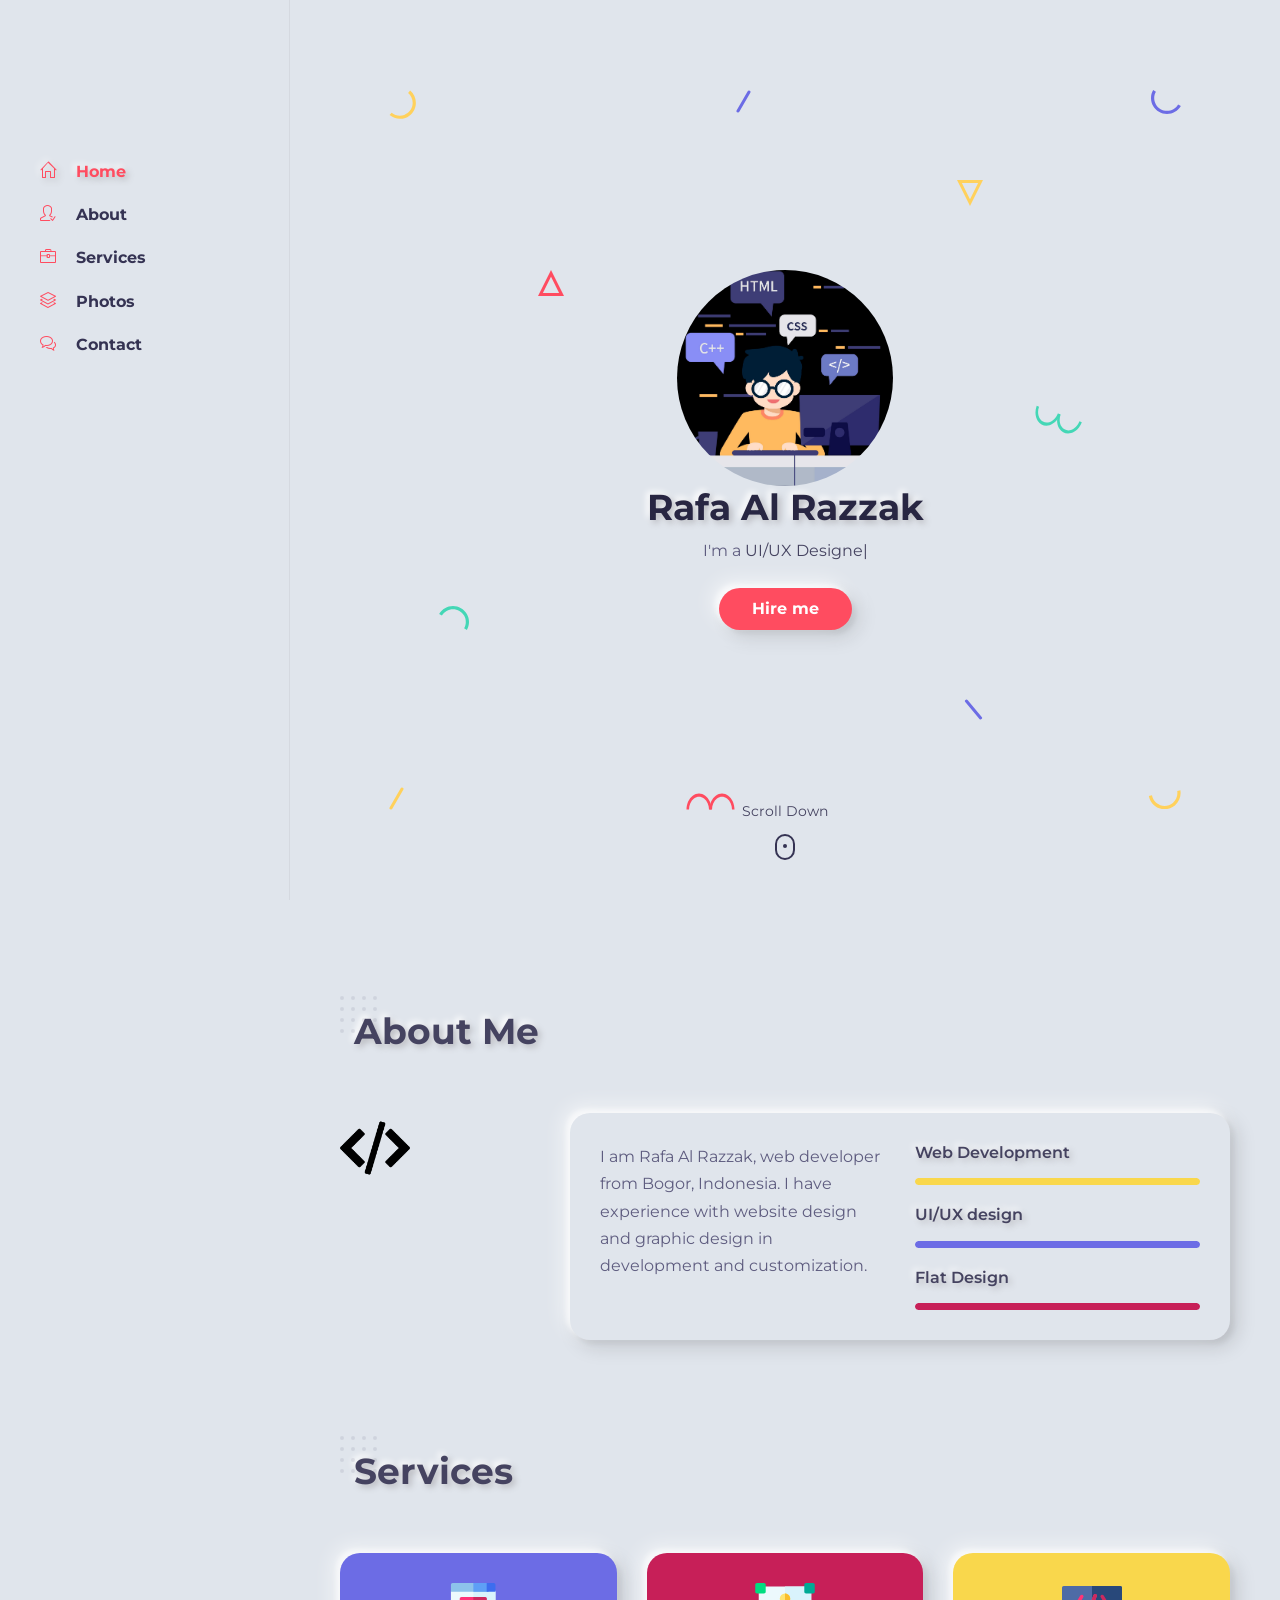
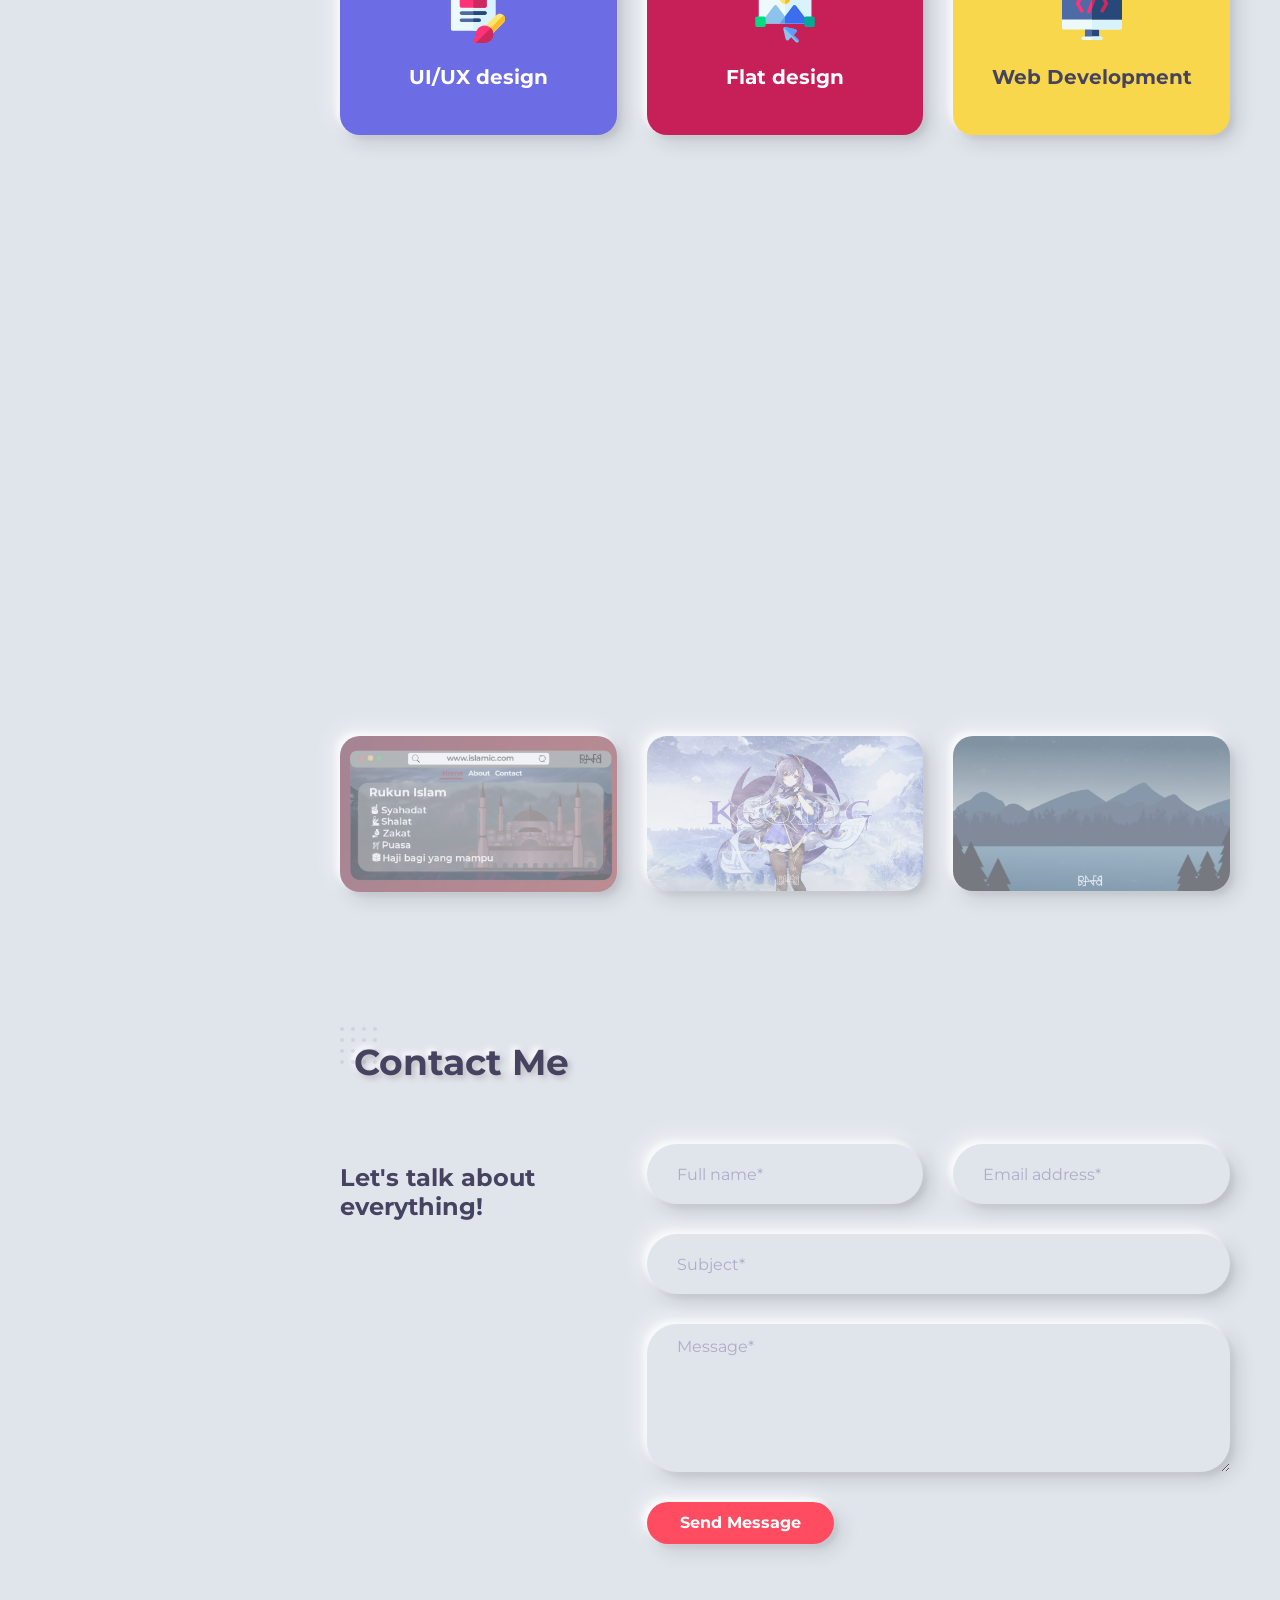
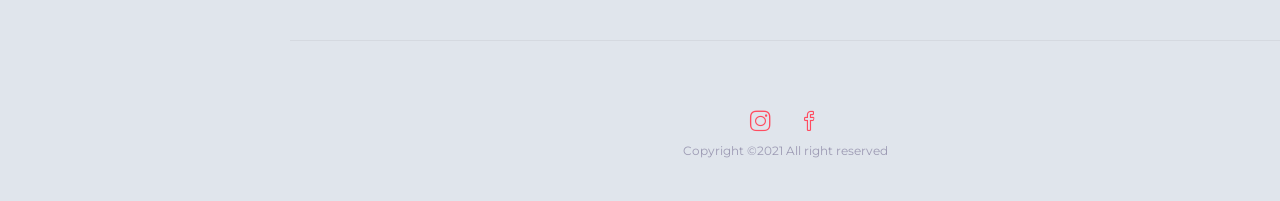
==== index.html @ c017b22a "Add icon and fix about" ====
<!DOCTYPE html>
<html lang="en-US">
  <head>
    <meta http-equiv="Content-Type" content="text/html; charset=UTF-8" />
    <title>Rafa Al Razzak </title>
    <meta
      name="viewport"
      content="width=device-width, initial-scale=1, maximum-scale=1"
    />
    <link rel="shortcut icon" type="image/x-icon" href="images/profile.png" />

    <!-- STYLESHEETS -->
    <link rel="stylesheet" href="css/bootstrap.min.css" />
    <link rel="stylesheet" href="css/all.min.css" type="text/css" media="all" />
    <link
      rel="stylesheet"
      href="css/simple-line-icons.css"
      type="text/css"
      media="all"
    />
    <link rel="stylesheet" href="css/animate.css" type="text/css" media="all" />
    <link
      rel="stylesheet"
      href="css/jquery.fancybox.css"
      type="text/css"
      media="all"
    />
    <link
      rel="stylesheet"
      href="css/magnific-popup.css"
      type="text/css"
      media="all"
    />
    <link rel="stylesheet" href="css/style.css" type="text/css" media="all" />

    <script
      async
      src="https://www.googletagmanager.com/gtag/js?id=G-FWYZLPJEN9"
    ></script>
    <script src="js/gtag.js"></script>
    <link rel="icon" href="images/logo-white.png" type="image/gif" sizes="16x16">
  </head>

  <body>
    <!-- Preloader -->
    <div id="preloader" class="dark">
      <div class="outer">
        <!-- Google Chrome -->
        <div class="infinityChrome">
          <div></div>
          <div></div>
          <div></div>
        </div>

        <!-- Safari and others -->
        <div class="infinity">
          <div>
            <span></span>
          </div>
          <div>
            <span></span>
          </div>
          <div>
            <span></span>
          </div>
        </div>
        <!-- Stuff -->
        <svg xmlns="http://www.w3.org/2000/svg" version="1.1" class="goo-outer">
          <defs>
            <filter id="goo">
              <feGaussianBlur
                in="SourceGraphic"
                stdDeviation="6"
                result="blur"
              />
              <feColorMatrix
                in="blur"
                values="1 0 0 0 0  0 1 0 0 0  0 0 1 0 0  0 0 0 18 -7"
                result="goo"
              />
              <feBlend in="SourceGraphic" in2="goo" />
            </filter>
          </defs>
        </svg>
      </div>
    </div>

    <!-- mobile header -->
    <header class="mobile-header-1 light">
      <div class="container">
        <!-- menu icon -->
        <div class="menu-icon d-inline-flex mr-4">
          <button>
            <span></span>
          </button>
        </div>
        <!-- logo image -->
        <div class="site-logo">
          <a href="#home">
            <img src="images/logo.png" alt="Logo" 
           />
          </a>
        </div>
      </div>
    </header>

    <!-- desktop header -->
    <header class="desktop-header-1 light d-flex align-items-start flex-column">
     
      <!-- main menu -->
      <nav>
        <ul class="vertical-menu scrollspy">
          <li class="active">
            <a href="#home"><i class="icon-home"></i>Home</a>
          </li>
          <li>
            <a href="#about"><i class="icon-user-following"></i>About</a>
          </li>
          <li>
            <a href="#services"><i class="icon-briefcase"></i>Services</a>
          </li>
         <li>
            <a href="#portfolio"><i class="icon-layers"></i>Photos</a>
          </li>
          <li>
            <a href="#contact"><i class="icon-bubbles"></i>Contact</a>
          </li>
        </ul>
      </nav>

      <!-- site footer -->
    </header>

    <!-- main layout -->
    <main class="content">
      <!-- section home -->
      <section id="home" class="home d-flex light align-items-center">
        <div class="container">
          <!-- intro -->
          <div class="intro">
            <!-- avatar image -->
            <img
              src="images/profile.jpg"
              class="rounded-circle"
              alt="Photo"
              class="mb-3"
              width="40%"
            />

            <!-- info -->
            <h1 class="mb-2 mt-0">Rafa Al Razzak</h1>
            <p>I'm a <span class="typing"></span></p>

            
            <!-- buttons -->
            <div class="mt-4">
              <a href="#contact" class="btn btn-default">Hire me</a>
            </div>
          </div>

          <!-- scroll down mouse wheel -->
          <div class="scroll-down light">
            <a href="#about" class="mouse-wrapper">
              <span>Scroll Down</span>
              <span class="mouse">
                <span class="wheel"></span>
              </span>
            </a>
          </div>

          <!-- parallax layers -->
          <div class="parallax" data-relative-input="true">
            <svg
              width="27"
              height="29"
              data-depth="0.3"
              class="layer p1"
              xmlns="http://www.w3.org/2000/svg"
            >
              <path
                d="M21.15625.60099c4.37954 3.67487 6.46544 9.40612 5.47254 15.03526-.9929 5.62915-4.91339 10.30141-10.2846 12.25672-5.37122 1.9553-11.3776.89631-15.75715-2.77856l2.05692-2.45134c3.50315 2.93948 8.3087 3.78663 12.60572 2.22284 4.297-1.5638 7.43381-5.30209 8.22768-9.80537.79387-4.50328-.8749-9.08872-4.37803-12.02821L21.15625.60099z"
                fill="#FFD15C"
                fill-rule="evenodd"
              />
            </svg>

            <svg
              width="26"
              height="26"
              data-depth="0.2"
              class="layer p2"
              xmlns="http://www.w3.org/2000/svg"
            >
              <path
                d="M13 3.3541L2.42705 24.5h21.1459L13 3.3541z"
                stroke="#FF4C60"
                stroke-width="3"
                fill="none"
                fill-rule="evenodd"
              />
            </svg>

            <svg
              width="30"
              height="25"
              data-depth="0.3"
              class="layer p3"
              xmlns="http://www.w3.org/2000/svg"
            >
              <path
                d="M.1436 8.9282C3.00213 3.97706 8.2841.92763 14.00013.92796c5.71605.00032 10.9981 3.04992 13.85641 8 2.8583 4.95007 2.8584 11.0491-.00014 16.00024l-2.77128-1.6c2.28651-3.96036 2.28631-8.84002.00011-12.8002-2.2862-3.96017-6.5124-6.40017-11.08513-6.4-4.57271.00018-8.79872 2.43984-11.08524 6.4002l-2.77128-1.6z"
                fill="#44D7B6"
                fill-rule="evenodd"
              />
            </svg>

            <svg
              width="15"
              height="23"
              data-depth="0.6"
              class="layer p4"
              xmlns="http://www.w3.org/2000/svg"
            >
              <rect
                transform="rotate(30 9.86603 10.13397)"
                x="7"
                width="3"
                height="25"
                rx="1.5"
                fill="#FFD15C"
                fill-rule="evenodd"
              />
            </svg>

            <svg
              width="15"
              height="23"
              data-depth="0.2"
              class="layer p5"
              xmlns="http://www.w3.org/2000/svg"
            >
              <rect
                transform="rotate(30 9.86603 10.13397)"
                x="7"
                width="3"
                height="25"
                rx="1.5"
                fill="#6C6CE5"
                fill-rule="evenodd"
              />
            </svg>

            <svg
              width="49"
              height="17"
              data-depth="0.5"
              class="layer p6"
              xmlns="http://www.w3.org/2000/svg"
            >
              <g fill="#FF4C60" fill-rule="evenodd">
                <path
                  d="M.5 16.5c0-5.71709 2.3825-10.99895 6.25-13.8567 3.8675-2.85774 8.6325-2.85774 12.5 0C23.1175 5.50106 25.5 10.78292 25.5 16.5H23c0-4.57303-1.90625-8.79884-5-11.08535-3.09375-2.28652-6.90625-2.28652-10 0C4.90625 7.70116 3 11.92697 3 16.5H.5z"
                />
                <path
                  d="M23.5 16.5c0-5.71709 2.3825-10.99895 6.25-13.8567 3.8675-2.85774 8.6325-2.85774 12.5 0C46.1175 5.50106 48.5 10.78292 48.5 16.5H46c0-4.57303-1.90625-8.79884-5-11.08535-3.09375-2.28652-6.90625-2.28652-10 0-3.09375 2.28651-5 6.51232-5 11.08535h-2.5z"
                />
              </g>
            </svg>

            <svg
              width="26"
              height="26"
              data-depth="0.4"
              class="layer p7"
              xmlns="http://www.w3.org/2000/svg"
            >
              <path
                d="M13 22.6459L2.42705 1.5h21.1459L13 22.6459z"
                stroke="#FFD15C"
                stroke-width="3"
                fill="none"
                fill-rule="evenodd"
              />
            </svg>

            <svg
              width="19"
              height="21"
              data-depth="0.3"
              class="layer p8"
              xmlns="http://www.w3.org/2000/svg"
            >
              <rect
                transform="rotate(-40 6.25252 10.12626)"
                x="7"
                width="3"
                height="25"
                rx="1.5"
                fill="#6C6CE5"
                fill-rule="evenodd"
              />
            </svg>

            <svg
              width="30"
              height="25"
              data-depth="0.3"
              data-depth-y="-1.30"
              class="layer p9"
              xmlns="http://www.w3.org/2000/svg"
            >
              <path
                d="M29.8564 16.0718c-2.85854 4.95114-8.1405 8.00057-13.85654 8.00024-5.71605-.00032-10.9981-3.04992-13.85641-8-2.8583-4.95007-2.8584-11.0491.00014-16.00024l2.77128 1.6c-2.28651 3.96036-2.28631 8.84002-.00011 12.8002 2.2862 3.96017 6.5124 6.40017 11.08513 6.4 4.57271-.00018 8.79872-2.43984 11.08524-6.4002l2.77128 1.6z"
                fill="#6C6CE5"
                fill-rule="evenodd"
              />
            </svg>

            <svg
              width="47"
              height="29"
              data-depth="0.2"
              class="layer p10"
              xmlns="http://www.w3.org/2000/svg"
            >
              <g fill="#44D7B6" fill-rule="evenodd">
                <path
                  d="M46.78878 17.19094c-1.95535 5.3723-6.00068 9.52077-10.61234 10.8834-4.61167 1.36265-9.0893-.26708-11.74616-4.27524-2.65686-4.00817-3.08917-9.78636-1.13381-15.15866l2.34923.85505c-1.56407 4.29724-1.2181 8.92018.90705 12.12693 2.12514 3.20674 5.70772 4.5107 9.39692 3.4202 3.68921-1.0905 6.92581-4.40949 8.48988-8.70673l2.34923.85505z"
                />
                <path
                  d="M25.17585 9.32448c-1.95535 5.3723-6.00068 9.52077-10.61234 10.8834-4.61167 1.36264-9.0893-.26708-11.74616-4.27525C.16049 11.92447-.27182 6.14628 1.68354.77398l2.34923.85505c-1.56407 4.29724-1.2181 8.92018.90705 12.12692 2.12514 3.20675 5.70772 4.5107 9.39692 3.4202 3.68921-1.0905 6.92581-4.40948 8.48988-8.70672l2.34923.85505z"
                />
              </g>
            </svg>

            <svg
              width="33"
              height="20"
              data-depth="0.5"
              class="layer p11"
              xmlns="http://www.w3.org/2000/svg"
            >
              <path
                d="M32.36774.34317c.99276 5.63023-1.09332 11.3614-5.47227 15.03536-4.37895 3.67396-10.3855 4.73307-15.75693 2.77837C5.76711 16.2022 1.84665 11.53014.8539 5.8999l3.15139-.55567c.7941 4.50356 3.93083 8.24147 8.22772 9.8056 4.29688 1.56413 9.10275.71673 12.60554-2.2227C28.34133 9.98771 30.01045 5.4024 29.21635.89884l3.15139-.55567z"
                fill="#FFD15C"
                fill-rule="evenodd"
              />
            </svg>
          </div>
        </div>
      </section>

      <!-- section about -->
       <section id="about">
        <div class="container">
          <!-- section title -->
          <h2 class="section-title wow fadeInUp">About Me</h2>

          <div class="spacer" data-height="60"></div>

          <div class="row wow fadeInUp">
            <div class="col-md-3">
              <div class="text-center text-md-left av-abt">
                <!-- avatar image -->
                <img src="images/code.png" alt="code" width="70px"/>
              </div>
              <div class="spacer d-md-none d-lg-none" data-height="30"></div>
            </div>

            <div class="col-md-9 triangle-left-md triangle-top-sm">
              <div class="rounded bg-white shadow-dark padding-30">
                <div class="row">
                  <div class="col-md-6">
                    <!-- about text -->
                    <p>
                      I am Rafa Al Razzak, web developer from Bogor, Indonesia. I
                      have experience with website design and graphic design in
                      development and customization.
                    </p>
                    
                    <div
                      class="spacer d-md-none d-lg-none"
                      data-height="30"
                    ></div>
                  </div>
                  <div class="col-md-6">
                    <!-- skill item -->
                    <div class="skill-item">
                      <div class="skill-info clearfix">
                        <h4 class="float-left mb-3 mt-0">Web Development</h4>
                        <span class="float-right"></span>
                      </div>
                      <div class="progress">
                        <div
                          class="progress-bar data-background"
                          role="progressbar"
                          aria-valuemin="0"
                          aria-valuemax="100"
                          aria-valuenow="100"
                          data-color="#F9D74C"
                        ></div>
                      </div>
                      <div class="spacer" data-height="20"></div>
                    </div>

                    <!-- skill item -->
                    <div class="skill-item">
                      <div class="skill-info clearfix">
                        <h4 class="float-left mb-3 mt-0">UI/UX design</h4>
                        <span class="float-right"></span>
                      </div>
                      <div class="progress">
                        <div
                          class="progress-bar data-background"
                          role="progressbar"
                          aria-valuemin="0"
                          aria-valuemax="100"
                          aria-valuenow="100"
                          data-color="#6C6CE5"
                        ></div>
                      </div>
                      <div class="spacer" data-height="20"></div>
                    </div>

                    <!-- skill item -->
                    <div class="skill-item">
                      <div class="skill-info clearfix">
                        <h4 class="float-left mb-3 mt-0">Flat Design</h4>
                        <span class="float-right"></span>
                      </div>
                      <div class="progress">
                        <div
                          class="progress-bar data-background"
                          role="progressbar"
                          aria-valuemin="0"
                          aria-valuemax="100"
                          aria-valuenow="100"
                          data-color="#c71f58ff"
                        ></div>
                      </div>
                    </div>
                  </div>
                </div>
              </div>
            </div>
          </div>
          <!-- row end -->
                   
      </section>
      <!-- section services -->
      <section id="services">
        <div class="container">
          <!-- section title -->
          <h2 class="section-title wow fadeInUp">Services</h2>

          <div class="spacer" data-height="60"></div>

          <div class="row wow fadeInUp">
            <div class="col-md-4">
              <!-- service box -->
              <div
                class="service-box rounded data-background padding-30 text-center text-light shadow-blue"
                data-color="#6C6CE5"
              >
                <img src="images/ui.svg" alt="UI/UX design" 
                width="60"
                height="60"/>
                <h3 class="mb-3 mt-0">UI/UX design</h3>
              </div>
              <div class="spacer d-md-none d-lg-none" data-height="30"></div>
            </div>

            <div class="col-md-4" data-wow-delay="0.2s">
              
            
              <!-- service box -->
              <div
                class="service-box rounded data-background padding-30 text-center text-light shadow-blue"
                data-color="#c71f58ff"
              >
                <img src="images/flat.svg" alt="Flat design" 
                width="60"
                height="60"/>
                <h3 class="mb-3 mt-0">Flat design</h3>
              </div>
              <div class="spacer d-md-none d-lg-none" data-height="30"></div>
            </div>

            <div class="col-md-4" data-wow-delay="0.2s">
              
            
              <!-- service box -->
              <div
                class="service-box rounded data-background padding-30 text-center shadow-yellow"
                data-color="#F9D74C"
              >
                <img src="images/web.svg" alt="Web development" 
                width="60"
                height="60"/>
                <h3 class="mb-3 mt-0">Web Development</h3>
              </div>
              <div class="spacer d-md-none d-lg-none" data-height="30"></div>
            </div>

            <div class="col-md-4" data-wow-delay="0.4s">
              
            </div>
          </div>

           </div>
      </section>

      <!-- section resume -->
    <!--  <section id="resume">
        <div class="container">
          <!-- section title -->
         <!-- <h2 class="section-title wow fadeInUp">Resume</h2>

          <div class="spacer" data-height="60"></div>

          <div class="row wow fadeInUp">
            <div class="col-md-8 col-sm-12 offset-md-2">
              <!-- timeline wrapper -->
              <!--<div
                class="timeline edu bg-white rounded shadow-dark padding-30 overflow-hidden"
              >
                <h2 class="ml-4">Education</h2>-->
                <!-- timeline item -->
                <!--<div class="timeline-container wow fadeInUp">
                  <div class="content">
                    <span class="time">2018 - Present</span>
                    <h3 class="title">University</h3>
                    <p>Informatics Engineering - Polytechnic LP3I Jakarta</p>
                  </div>
                </div>-->

                <!-- timeline item -->
                <!--<div
                  class="timeline-container wow fadeInUp"
                  data-wow-delay="0.2s"
                >
                  <div class="content">
                    <span class="time">2014 - 2017</span>
                    <h3 class="title">Senior High School</h3>
                    <p>Science - SMA Negeri 18 Jakarta.</p>
                  </div>
                </div>-->
                <!-- main line --><!--
                <span class="line"></span>-->
              </div>
            </div>
          </div>
        </div>
      </section>

      <!-- section skill -->
      <section id="skill">
        <div class="container">
          <h2 class="section-title wow fadeInUp">My Skills</h2>

          <div class="row wow fadeInUp">
            <div class="col-md-3 col-6">
              <!-- client item -->
              <div class="client-item">
                <div class="inner">
                  <img
                    src="images/html5.svg"
                    alt="client-name"
                    width="45"
                    height="45"
                  />
                </div>
              </div>
            </div>
            <div class="col-md-3 col-6">
              <!-- client item -->
              <div class="client-item">
                <div class="inner">
                  <img
                    src="images/css3.svg"
                    alt="client-name"
                    width="65"
                    height="65"
                  />
                </div>
              </div>
            </div>
            <div class="col-md-3 col-6">
              <!-- client item -->
              <div class="client-item">
                <div class="inner">
                  <img
                    src="images/javascript.svg"
                    alt="client-name"
                    width="60"
                    height="60"
                  />
                </div>
              </div>
            </div>
            <div class="col-md-3 col-6">
              <!-- client item -->
              <div class="client-item">
                <div class="inner">
                  <img
                    src="images/php.svg"
                    alt="client-name"
                    width="57"
                    height="57"
                  />
                </div>
              </div>
            </div>
            <div class="col-md-3 col-6">
              
              <!-- client item -->
              <div class="client-item">
                <div class="inner">
                  <img
                    src="images/adobe-photoshop.svg"
                    alt="client-name"
                    width="75"
                    height="75"
                  />
                </div>
              </div>
            </div>
            <div class="col-md-3 col-6">
              <!-- client item -->
              <div class="client-item">
                <div class="inner">
                  <img
                    src="images/adobe-illustrator.svg"
                    alt="client-name"
                    width="75"
                    height="75"
                  />
                </div>
              </div>
            </div>
          </div>
        </div>
      </section>

      <!-- section portfolio -->
      <section id="portfolio">
        <div class="container">
          <!-- section title -->
          <h2 class="section-title wow fadeInUp">Photos</h2>

          <div class="spacer" data-height="60"></div>

          <!-- portfolio filter (desktop) -->
          <!-- <ul class="portfolio-filter list-inline wow fadeInUp">
            <li class="current list-inline-item" data-filter="*">Everything</li>
            <li class="list-inline-item" data-filter=".web">Web</li>
            <li class="list-inline-item" data-filter=".dashboard">
              Dashboard Menu
            </li>
		  </ul> -->

          <!-- portfolio filter (mobile) -->
          <!-- <div class="pf-filter-wrapper">
            <select class="portfolio-filter-mobile">
              <option value="*">Everything</option>
              <option value=".web">Web</option>
              <option value=".dashboard">Dashboard Menu</option>
            </select>
          </div> -->

          <!-- portolio wrapper -->
          <div class="row portfolio-wrapper">
            <!-- portfolio item -->
            <div class="col-md-4 col-sm-6 grid-item web">
              <a href="images/works/ui.jpg" data-fancybox="gallery-web">
                <div class="portfolio-item rounded shadow-dark">
                  <div class="details">
                    <span class="term">UI/UX</span>
                    
                    <span class="more-button"
                      ><i class="icon-picture"></i
                    ></span>
                  </div>
                  <div class="thumb">
                    <img
                      src="images/works/ui.jpg"
                      alt="Portfolio-title"
                    />
                    <div class="mask"></div>
                  </div>
                </div>
              </a>
            </div>
            <!-- portfolio item -->
            <div class="col-md-4 col-sm-6 grid-item web">
              <a href="images/works/manip.jpg" data-fancybox="gallery-web">
                <div class="portfolio-item rounded shadow-dark">
                  <div class="details">
                    <span class="term">Manipulation</span>
                    
                    <span class="more-button"
                      ><i class="icon-picture"></i
                    ></span>
                  </div>
                  <div class="thumb">
                    <img
                      src="images/works/manip.jpg"
                      alt="Portfolio-title"
                    />
                    <div class="mask"></div>
                  </div>
                </div>
              </a>
            </div>

            <!-- portfolio item -->
            <div class="col-md-4 col-sm-6 grid-item web">
              <a
                href="images/works/flat.jpg"
                data-fancybox="gallery-web"
              >
                <div class="portfolio-item rounded shadow-dark">
                  <div class="details">
                    <span class="term">Flat Design </span>
                    
                    <span class="more-button"
                      ><i class="icon-picture"></i
                    ></span>
                  </div>
                  <div class="thumb">
                    <img
                      src="images/works/flat.jpg"
                      alt="Portfolio-title"
                    />
                    <div class="mask"></div>
                  </div>
                </div>
              </a>
            </div>
          </div>

          <!-- more button -->
          <div class="load-more text-center mt-4">
            <!-- numbered pagination (hidden for infinite scroll) -->
            <ul class="portfolio-pagination list-inline d-none">
              <li class="list-inline-item">1</li>
              <li class="list-inline-item"><a href="works-2.html">2</a></li>
            </ul>
          </div>
        </div>
      </section>

      <!-- section contact -->
      <section id="contact">
        <div class="container">
          <!-- section title -->
          <h2 class="section-title wow fadeInUp">Contact Me</h2>

          <div class="spacer" data-height="60"></div>

          <div class="row wow fadeInUp">
            <div class="col-md-4">
              <!-- contact info -->
              <div class="contact-info">
                <h3 class="wow fadeInUp">Let's talk about everything!</h3>
                </div>
            </div>

            <div class="col-md-8">
              <!-- Contact Form -->

              <form
                id="my-form"
                class="contact-form mt-6"
                method="post"
                action="https://formspree.io/f/xrgojnob"
              >
                <div class="row">
                  <div class="column col-md-6">
                    <!-- Name input -->
                    <div class="form-group">
                      <input
                        type="text"
                        class="form-control"
                        name="InputName"
                        id="InputName"
                        placeholder="Full name*"
                        required
                      />
                      <div class="help-block with-errors"></div>
                    </div>
                  </div>

                  <div class="column col-md-6">
                    <!-- Email input -->
                    <div class="form-group">
                      <input
                        type="email"
                        class="form-control"
                        id="InputEmail"
                        name="InputEmail"
                        placeholder="Email address*"
                        required
                      />
                      <div class="help-block with-errors"></div>
                    </div>
                  </div>

                  <div class="column col-md-12">
                    <!-- Subject input -->
                    <div class="form-group">
                      <input
                        type="text"
                        class="form-control"
                        id="InputSubject"
                        name="InputSubject"
                        placeholder="Subject*"
                        required
                      />
                      <div class="help-block with-errors"></div>
                    </div>
                  </div>

                  <div class="column col-md-12">
                    <!-- Message textarea -->
                    <div class="form-group">
                      <textarea
                        name="InputMessage"
                        id="InputMessage"
                        class="form-control"
                        rows="5"
                        placeholder="Message*"
                        required
                      ></textarea>
                      <div class="help-block with-errors"></div>
                    </div>
                  </div>
                </div>

                <button
                  type="submit"
                  name="submit"
                  id="submit"
                  value="Submit"
                  class="btn btn-default"
                >
                  Send Message</button
                ><!-- Send Button -->

                <div id="status"></div>
              </form>
              <!-- Contact Form end -->
            </div>
          </div>
        </div>
      </section>

      <div class="spacer" data-height="96"></div>

      <footer class="footer light">
        <!-- social icons -->
        <ul class="social-icons light list-inline mb-0 mt-4">
              <li class="list-inline-item">
                <a href="https://www.instagram.com/rafa.ar.xyz/" target="_blank">
                  <i class="icon-social-instagram"></i>
                </a>
              </li>
              <li class="list-inline-item">
                <a href="https://www.facebook.com/profile.php?id=100011807945980ttps://www.facebook.com/" target="_blank">
                  <i class="icon-social-facebook"></i>
                </a>
              </li>
            </ul>
        

        <div class="copyright">Copyright &copy;2021 All right reserved</div>
      </footer>
    </main>

    <!-- Go to top button -->
    <a href="javascript:" id="return-to-top"><i class="fas fa-arrow-up"></i></a>

    <!-- SCRIPTS -->
    <script src="js/jquery-3.5.1.min.js"></script>
    <script src="js/popper.min.js"></script>
    <script src="js/bootstrap.min.js"></script>
    <script src="js/jquery.easing.min.js"></script>
    <script src="js/jquery.waypoints.min.js"></script>
    <script src="js/jquery.counterup.min.js"></script>
    <script src="js/jquery.fancybox.min.js"></script>
    <script src="js/contact.js"></script>
    <script src="js/wow.min.js"></script>
    <script src="js/morphext.min.js"></script>
    <script src="js/parallax.min.js"></script>
    <script src="js/jquery.magnific-popup.min.js"></script>
    <script src="js/typed.js"></script>
    <script src="js/custom.js"></script>

    <script>
      var typed = new Typed(".typing", {
        strings: [
          "UI/UX Designer",
          "Web Developer",
          "Graphic Designer",
        ],
        typeSpeed: 60,
        backSpeed: 40,
        loop: true,
      });
    </script>
  </body>
</html>
---- css/style.css ----
@charset "UTF-8";
/*

*/
@import url('https://fonts.googleapis.com/css2?family=Montserrat:ital,wght@0,100;0,200;0,300;0,400;0,500;0,600;0,700;0,800;0,900;1,100;1,200;1,300;1,400;1,500;1,600;1,700;1,800;1,900&display=swap');
/*=================================================================*/
/*                      BASE                              */
/*=================================================================*/

/* width */
::-webkit-scrollbar {
  width: 8px;
}

/* Track */
::-webkit-scrollbar-track {
  background: transparent;
}

/* Handle */
::-webkit-scrollbar-thumb {
  background: #b8b9be;
  border-radius: 10px;
  box-shadow: 3px 3px 6px #b8b9be, -3px -3px 6px #fff;
}

/* Handle on hover */
::-webkit-scrollbar-thumb:hover {
  background: #282642;
}

* {
  margin: 0;
  padding: 0;
}

html {
  margin: 0 !important;
  overflow: auto !important;
}

body {
  color: #5E5C7F;
  background-color: #e0e5ec;
  font-family: "Montserrat", sans-serif;
  font-size: 16px;
  line-height: 1.7;
  overflow-x: hidden;
  -webkit-font-smoothing: antialiased;
  -moz-osx-font-smoothing: grayscale;
}
.avatar-abt{
  min-width: 30%;
}
img {
  max-width: 100%;
  height: auto;
}

.text-center {
  text-align: center;
}

.text-left {
  text-align: left;
}

.text-right {
  text-align: right;
}

.relative {
  position: relative;
}

/*=================================================================*/
/*                      TYPOGRAPHY                              */
/*=================================================================*/
h1,
h2,
h3,
h4,
h5,
h6 {
  color: #454360;
  font-family: "Montserrat", sans-serif;
  font-weight: 700;
  margin: 20px 0;
}

h1 {
  font-size: 36px;
}

h2 {
  font-size: 28px;
}

h3 {
  font-size: 24px;
}

h4 {
  font-size: 18px;
}

a {
  color: #FF4C60;
  outline: 0;
  -webkit-transition: all 0.3s ease-in-out;
  -o-transition: all 0.3s ease-in-out;
  transition: all 0.3s ease-in-out;
}

a:hover {
  color: #353353;
  text-decoration: none;
}

a:focus {
  outline: 0;
}

blockquote {
  padding: 20px 20px;
  margin: 0 0 20px;
  font-size: 16px;
  background: #e0e5ec;
  border-radius: 10px;
}

blockquote p {
  line-height: 1.6;
}

/* === Pre === */
pre {
  display: block;
  padding: 9.5px;
  margin: 0 0 10px;
  font-size: 13px;
  line-height: 1.42857143;
  color: #333;
  word-break: break-all;
  word-wrap: break-word;
  background-color: #e0e5ec;
  border: 1px solid #ccc;
  border-radius: 0;
}

/*=================================================================*/
/* PRELOADER */
/*=================================================================*/
.infinity {
  width: 120px;
  height: 60px;
  position: relative;
}

.infinity div,
.infinity span {
  position: absolute;
}

.infinity div {
  top: 0;
  left: 50%;
  width: 60px;
  height: 60px;
  -webkit-animation: rotate 6.9s linear infinite;
  animation: rotate 6.9s linear infinite;
}

.infinity div span {
  left: -8px;
  top: 50%;
  margin: -8px 0 0 0;
  width: 16px;
  height: 16px;
  display: block;
  background: #FF4C60;
  -webkit-box-shadow: 2px 2px 8px rgba(255, 76, 96, 0.09);
  box-shadow: 2px 2px 8px rgba(255, 76, 96, 0.09);
  border-radius: 50%;
  -webkit-transform: rotate(90deg);
  -ms-transform: rotate(90deg);
  transform: rotate(90deg);
  -webkit-animation: move 6.9s linear infinite;
  animation: move 6.9s linear infinite;
}

.infinity div span:before,
.infinity div span:after {
  content: "";
  position: absolute;
  display: block;
  border-radius: 50%;
  width: 14px;
  height: 14px;
  background: inherit;
  top: 50%;
  left: 50%;
  margin: -7px 0 0 -7px;
  -webkit-box-shadow: inherit;
  box-shadow: inherit;
}

.infinity div span:before {
  -webkit-animation: drop1 0.8s linear infinite;
  animation: drop1 0.8s linear infinite;
}

.infinity div span:after {
  -webkit-animation: drop2 0.8s linear infinite 0.4s;
  animation: drop2 0.8s linear infinite 0.4s;
}

.infinity div:nth-child(2) {
  -webkit-animation-delay: -2.3s;
  animation-delay: -2.3s;
}

.infinity div:nth-child(2) span {
  -webkit-animation-delay: -2.3s;
  animation-delay: -2.3s;
}

.infinity div:nth-child(3) {
  -webkit-animation-delay: -4.6s;
  animation-delay: -4.6s;
}

.infinity div:nth-child(3) span {
  -webkit-animation-delay: -4.6s;
  animation-delay: -4.6s;
}

.infinityChrome {
  width: 128px;
  height: 60px;
}

.infinityChrome div {
  position: absolute;
  width: 16px;
  height: 16px;
  background: #FF4C60;
  -webkit-box-shadow: 2px 2px 8px rgba(255, 76, 96, 0.09);
  box-shadow: 2px 2px 8px rgba(255, 76, 96, 0.09);
  border-radius: 50%;
  -webkit-animation: moveSvg 6.9s linear infinite;
  animation: moveSvg 6.9s linear infinite;
  -webkit-filter: url(#goo);
  filter: url(#goo);
  -webkit-transform: scaleX(-1);
  -ms-transform: scaleX(-1);
  transform: scaleX(-1);
  offset-path: path("M64.3636364,29.4064278 C77.8909091,43.5203348 84.4363636,56 98.5454545,56 C112.654545,56 124,44.4117395 124,30.0006975 C124,15.5896556 112.654545,3.85282763 98.5454545,4.00139508 C84.4363636,4.14996252 79.2,14.6982509 66.4,29.4064278 C53.4545455,42.4803627 43.5636364,56 29.4545455,56 C15.3454545,56 4,44.4117395 4,30.0006975 C4,15.5896556 15.3454545,4.00139508 29.4545455,4.00139508 C43.5636364,4.00139508 53.1636364,17.8181672 64.3636364,29.4064278 Z");
}

.infinityChrome div:before,
.infinityChrome div:after {
  content: "";
  position: absolute;
  display: block;
  border-radius: 50%;
  width: 14px;
  height: 14px;
  background: inherit;
  top: 50%;
  left: 50%;
  margin: -7px 0 0 -7px;
  -webkit-box-shadow: inherit;
  box-shadow: inherit;
}

.infinityChrome div:before {
  -webkit-animation: drop1 0.8s linear infinite;
  animation: drop1 0.8s linear infinite;
}

.infinityChrome div:after {
  -webkit-animation: drop2 0.8s linear infinite 0.4s;
  animation: drop2 0.8s linear infinite 0.4s;
}

.infinityChrome div:nth-child(2) {
  -webkit-animation-delay: -2.3s;
  animation-delay: -2.3s;
}

.infinityChrome div:nth-child(3) {
  -webkit-animation-delay: -4.6s;
  animation-delay: -4.6s;
}

@-webkit-keyframes moveSvg {
  0% {
    offset-distance: 0%;
  }

  25% {
    background: #6C6CE5;
  }

  75% {
    background: #FFD15C;
  }

  100% {
    offset-distance: 100%;
  }
}

@keyframes moveSvg {
  0% {
    offset-distance: 0%;
  }

  25% {
    background: #6C6CE5;
  }

  75% {
    background: #FFD15C;
  }

  100% {
    offset-distance: 100%;
  }
}

@-webkit-keyframes rotate {
  50% {
    -webkit-transform: rotate(360deg);
    transform: rotate(360deg);
    margin-left: 0;
  }

  50.0001%,
  100% {
    margin-left: -60px;
  }
}

@keyframes rotate {
  50% {
    -webkit-transform: rotate(360deg);
    transform: rotate(360deg);
    margin-left: 0;
  }

  50.0001%,
  100% {
    margin-left: -60px;
  }
}

@-webkit-keyframes move {

  0%,
  50% {
    left: -8px;
  }

  25% {
    background: #FFD15C;
  }

  75% {
    background: #6C6CE5;
  }

  50.0001%,
  100% {
    left: auto;
    right: -8px;
  }
}

@keyframes move {

  0%,
  50% {
    left: -8px;
  }

  25% {
    background: #FFD15C;
  }

  75% {
    background: #6C6CE5;
  }

  50.0001%,
  100% {
    left: auto;
    right: -8px;
  }
}

@-webkit-keyframes drop1 {
  100% {
    -webkit-transform: translate(32px, 8px) scale(0);
    transform: translate(32px, 8px) scale(0);
  }
}

@keyframes drop1 {
  100% {
    -webkit-transform: translate(32px, 8px) scale(0);
    transform: translate(32px, 8px) scale(0);
  }
}

@-webkit-keyframes drop2 {
  0% {
    -webkit-transform: translate(0, 0) scale(0.9);
    transform: translate(0, 0) scale(0.9);
  }

  100% {
    -webkit-transform: translate(32px, -8px) scale(0);
    transform: translate(32px, -8px) scale(0);
  }
}

@keyframes drop2 {
  0% {
    -webkit-transform: translate(0, 0) scale(0.9);
    transform: translate(0, 0) scale(0.9);
  }

  100% {
    -webkit-transform: translate(32px, -8px) scale(0);
    transform: translate(32px, -8px) scale(0);
  }
}

#preloader {
  background: #353353;
  height: 100%;
  position: fixed;
  width: 100%;
  z-index: 1031;
}

#preloader .outer {
  position: absolute;
  top: 50%;
  left: 50%;
  -webkit-transform: translate(-50%, -50%);
  -ms-transform: translate(-50%, -50%);
  transform: translate(-50%, -50%);
}

#preloader.light {
  background: #e0e5ec;
}

.goo-outer {
  display: none;
}

/*=================================================================*/
/*                      HEADER                              */
/*=================================================================*/
header.desktop-header-1 {
  color: #FFF;
  border-right: solid 1px rgba(255, 255, 255, 0.1);
  background: #aeacbe;
  padding: 50px 40px 40px;
  position: fixed;
  left: 0;
  overflow-y: auto;
  overflow-x: hidden;
  height: 100vh;
  min-height: 100vh;
  top: 0;
  width: 290px;
  z-index: 1;
  -webkit-transform: translateX(0);
  -ms-transform: translateX(0);
  transform: translateX(0);
  -webkit-transition: all 0.3s ease-in-out;
  -o-transition: all 0.3s ease-in-out;
  transition: all 0.3s ease-in-out;
  /* === Vertical Menu === */
  /* === Submenu === */
}

header.desktop-header-1.open {
  -webkit-transform: translateX(0);
  -ms-transform: translateX(0);
  transform: translateX(0);
}

header.desktop-header-1 .vertical-menu {
  list-style: none;
  padding: 0;
  margin-bottom: 100px;
  margin-top: 100px;
}

header.desktop-header-1 .vertical-menu li.openmenu>a {
  color: #000;
}

header.desktop-header-1 .vertical-menu li.openmenu .switch {
  -webkit-transform: rotate(45deg);
  -ms-transform: rotate(45deg);
  transform: rotate(45deg);
}

header.desktop-header-1 .vertical-menu li {
  padding: 8px 0;
  position: relative;
  list-style: none;
  -webkit-transition: all 0.2s ease-in-out;
  -o-transition: all 0.2s ease-in-out;
  transition: all 0.2s ease-in-out;
}

header.desktop-header-1 .vertical-menu li a:hover {
  color: #FFD15C;
}

header.desktop-header-1 .vertical-menu li i {
  color: #FFD15C;
  margin-right: 20px;
}

header.desktop-header-1 .vertical-menu li .switch {
  font-size: 30px;
  display: inline-block;
  padding: 0 14px;
  line-height: 1;
  cursor: pointer;
  color: #000;
  position: absolute;
  top: 24px;
  -webkit-transform: rotate(0deg);
  -ms-transform: rotate(0deg);
  transform: rotate(0deg);
  -webkit-transition: all 0.2s ease-in-out;
  -o-transition: all 0.2s ease-in-out;
  transition: all 0.2s ease-in-out;
  -webkit-backface-visibility: hidden;
  backface-visibility: hidden;
}

header.desktop-header-1 .vertical-menu li a {
  color: #FFF;
  font-family: "Montserrat", sans-serif;
  font-size: 16px;
  font-weight: 700;
  width: 100%;
  text-decoration: none;
  position: relative;
}

header.desktop-header-1 .vertical-menu li a.nav-link {
  display: initial;
  padding: 0;
}

header.desktop-header-1 .vertical-menu li .nav-link.active {
  color: #FFD15C;
}

header.desktop-header-1 .submenu {
  display: none;
  padding: 0;
}

header.desktop-header-1 .submenu li a {
  color: #000;
  font-size: 18px;
  font-weight: 700;
}

header.desktop-header-1 .submenu li a:after {
  height: 3px;
}

header.desktop-header-1 .submenu li a:hover:after {
  width: 100%;
  height: 3px;
}

header.desktop-header-1 .submenu li a:hover {
  color: #000;
}

header.desktop-header-1 .footer {
  margin-top: auto;
}

header.desktop-header-1.light {
  border-right: solid 1px rgba(0, 0, 0, 0.05);
  background: #e0e5ec;
}

header.desktop-header-1.light .vertical-menu li .nav-link.active {
  color: #FF4C60;
  text-shadow: 3px 3px 6px #b8b9be, -3px -3px 6px #fff;
}

header.desktop-header-1.light .vertical-menu li a {
  color: #353353;
}

header.desktop-header-1.light .vertical-menu li a:hover {
  color: #FF4C60;
}

header.desktop-header-1.light .vertical-menu li i {
  color: #FF4C60;
}

header.mobile-header-1 {
  background: #353353;
  display: none;
  padding: 10px 0;
  -webkit-transition: all 0.3s ease-in-out;
  -o-transition: all 0.3s ease-in-out;
  transition: all 0.3s ease-in-out;
}

header.mobile-header-1.open {
  -webkit-transform: translateX(290px);
  -ms-transform: translateX(290px);
  transform: translateX(290px);
}

header.mobile-header-1 .menu-icon button {
  background: transparent;
  border: 0;
  cursor: pointer;
  outline: 0;
  height: 33px;
  width: 33px;
}

header.mobile-header-1 .menu-icon span {
  display: block;
  background: #FFF;
  border-radius: 5px;
  height: 4px;
  position: relative;
  width: 30px;
}

header.mobile-header-1 .menu-icon span:before {
  content: "";
  display: block;
  background: #FFF;
  border-radius: 5px;
  height: 4px;
  top: -10px;
  position: absolute;
  width: 30px;
}

header.mobile-header-1 .menu-icon span:after {
  content: "";
  display: block;
  background: #FFF;
  border-radius: 5px;
  height: 4px;
  top: 10px;
  position: absolute;
  width: 30px;
}

header.mobile-header-1 .site-logo {
  display: inline-block;
}

.site-logo img {
  margin-top: 7px;
  max-height: 60px;
}

header.mobile-header-1.light {
  background: #e0e5ec;
}

header.mobile-header-1.light .menu-icon span {
  background: #353353;
}

header.mobile-header-1.light .menu-icon span:before,
header.mobile-header-1.light .menu-icon span:after {
  background: #353353;
}

/*=================================================================*/
/*                      SECTIONS                             */
/*=================================================================*/
main.content {
  margin-left: 290px;
  -webkit-transition: all 0.3s ease-in-out;
  -o-transition: all 0.3s ease-in-out;
  transition: all 0.3s ease-in-out;
}

main.content.open {
  opacity: 0.8;
  -webkit-transform: translateX(290px);
  -ms-transform: translateX(290px);
  transform: translateX(290px);
}

section {
  padding-top: 110px;
  position: relative;
}

section.home {
  background: #353353;
  padding: 0;
  height: 100vh;
  min-height: 100vh;
}

section.home .intro {
  margin: auto;
  max-width: 540px;
  text-align: center;
  position: relative;
  z-index: 1;
}

section.home .intro h1 {
  color: #FFF;
  font-size: 36px;
}

section.home .intro span {
  color: #FFF;
  font-size: 16px;
}

section.home .social-icons li a {
  color: #FFF;
}

section.home.light {
  background: #e0e5ec;
}

section.home.light .intro h1 {
  color: #282642;
  text-shadow: 3px 3px 6px #b8b9be, -3px -3px 6px #fff;
}

section.home.light .intro span {
  color: #454360;
}

section.home.light .social-icons li a {
  color: #353353;
}

section.home.light .social-icons li a:hover {
  color: #FFD15C;
}

.section-title {
  font-size: 36px;
  margin: 0;
  margin-left: 14px;
  position: relative;
  text-shadow: 3px 3px 6px #b8b9be, -3px -3px 6px #fff;
}

.section-title:before {
  content: "";
  background-image: url(../images/dots-bg.svg);
  display: block;
  height: 37px;
  left: -14px;
  top: -14px;
  position: absolute;
  width: 37px;
}

/*=================================================================*/
/*                      PARALLAX SHAPES                          */
/*=================================================================*/
.parallax {
  position: absolute;
  left: 0;
  top: 0;
  height: 100%;
  width: 100%;
}

.parallax .layer {
  position: absolute;
}

.parallax .p1 {
  left: 10%;
  top: 10%;
}

.parallax .p2 {
  left: 25%;
  top: 30%;
}

.parallax .p3 {
  left: 15%;
  bottom: 30%;
}

.parallax .p4 {
  left: 10%;
  bottom: 10%;
}

.parallax .p5 {
  left: 45%;
  top: 10%;
}

.parallax .p6 {
  left: 40%;
  bottom: 10%;
}

.parallax .p7 {
  top: 20%;
  right: 30%;
}

.parallax .p8 {
  right: 30%;
  bottom: 20%;
}

.parallax .p9 {
  right: 10%;
  top: 10%;
}

.parallax .p10 {
  top: 45%;
  right: 20%;
}

.parallax .p11 {
  bottom: 10%;
  right: 10%;
}

/*=================================================================*/
/*                      SKILLS                              */
/*=================================================================*/
.skill-item .skill-info h4 {
  font-size: 16px;
  font-weight: 600;
  text-shadow: 3px 3px 6px #b8b9be, -3px -3px 6px #fff;
}

.skill-item .skill-info span {
  font-size: 14px;
}

/*=================================================================*/
/*                      SERVICE                              */
/*=================================================================*/
.service-box {
  -webkit-transform: translateY(0);
  -ms-transform: translateY(0);
  transform: translateY(0);
  -webkit-transition: all 0.3s ease-in-out;
  -o-transition: all 0.3s ease-in-out;
  transition: all 0.3s ease-in-out;
}

.service-box h3 {
  font-size: 20px;
  /*! text-shadow: 3px 3px 6px #b8b9be, -3px -3px 6px #fff; */
}

.service-box img {
  margin-bottom: 22px;
}

.service-box:hover {
  -webkit-transform: translateY(-10px);
  -ms-transform: translateY(-10px);
  transform: translateY(-10px);
}

/*=================================================================*/
/*                      PORTFOLIO                              */
/*=================================================================*/
.portfolio-wrapper [class*=col-] {
  margin-top: 15px;
  margin-bottom: 15px;
}

.pf-filter-wrapper {
  display: none;
}

.portfolio-item {
  position: relative;
  overflow: hidden;
}

.portfolio-item .thumb {
  overflow: hidden;
}

.portfolio-item .thumb img {
  filter: opacity(0.5);
}

.portfolio-item .details {
  color: #FFF;
  position: absolute;
  height: 100%;
  width: 100%;
  z-index: 1;
}

.portfolio-item .details h4 {
  color: #FFF;
  font-size: 20px;
  margin: 0 0 10px;
  padding: 0 20px;
  opacity: 0;
  -webkit-transform: translateY(30px);
  -ms-transform: translateY(30px);
  transform: translateY(30px);
  -webkit-transition: all cubic-bezier(0.075, 0.82, 0.165, 1) 1s;
  -o-transition: all cubic-bezier(0.075, 0.82, 0.165, 1) 1s;
  transition: all cubic-bezier(0.075, 0.82, 0.165, 1) 1s;
  position: absolute;
  top: 60px;
  text-shadow: 1px 1px 4px #0002, -1px -1px 4px #fff;
}

.portfolio-item .details span.term {
  color: #FFF;
  background: #FF4C60;
  border-bottom-left-radius: 15px;
  border-bottom-right-radius: 15px;
  font-size: 14px;
  opacity: 0;
  display: inline-block;
  padding: 3px 10px;
  position: absolute;
  top: 0;
  left: 20px;
  -webkit-transform: translateY(-40px);
  -ms-transform: translateY(-40px);
  transform: translateY(-40px);
  -webkit-transition: all cubic-bezier(0.075, 0.82, 0.165, 1) 1s;
  -o-transition: all cubic-bezier(0.075, 0.82, 0.165, 1) 1s;
  transition: all cubic-bezier(0.075, 0.82, 0.165, 1) 1s;
  box-shadow: 3px 3px 6px #0002, -3px -3px 6px #fff;
}

.portfolio-item .details .more-button {
  color: #FFF;
  font-size: 20px;
  display: block;
  background: #FFD15C;
  border-radius: 100%;
  height: 40px;
  line-height: 42px;
  text-align: center;
  position: absolute;
  bottom: 20px;
  left: 20px;
  width: 40px;
  opacity: 0;
  -webkit-transition: all 0.3s ease-in-out;
  -o-transition: all 0.3s ease-in-out;
  transition: all 0.3s ease-in-out;
}

.portfolio-item .mask {
  background: #e0e5ec;
  position: absolute;
  left: 0;
  top: 0;
  opacity: 0;
  height: 100%;
  width: 100%;
  -webkit-transition: all 0.3s ease-in-out;
  -o-transition: all 0.3s ease-in-out;
  transition: all 0.3s ease-in-out;
}

.portfolio-item:hover .mask {
  opacity: 0.9;
}

.portfolio-item:hover .details h4,
.portfolio-item:hover .details span {
  opacity: 1;
  -webkit-transform: translateY(0);
  -ms-transform: translateY(0);
  transform: translateY(0);
}

.portfolio-item:hover .details .more-button {
  opacity: 1;
}

.portfolio-filter {
  margin-bottom: 25px;
}

.portfolio-filter li {
  color: #5E5C7F;
  cursor: pointer;
  font-family: "Rubik", sans-serif;
  font-size: 16px;
  font-weight: 700;
  position: relative;
  -webkit-transition: all 0.3s ease-in-out;
  -o-transition: all 0.3s ease-in-out;
  transition: all 0.3s ease-in-out;
}

.portfolio-filter li:hover {
  color: #FF4C60;
}

.portfolio-filter li.current {
  color: #FF4C60;
  text-shadow: 3px 3px 6px #0002, -3px -3px 6px #fff;
}

.portfolio-filter li:not(:last-child) {
  margin-right: 1.8rem;
}

select.portfolio-filter-mobile {
  font-size: 16px;
  border-radius: 10px;
  outline: 0;
  margin-bottom: 30px;
  position: relative;
  width: 100%;
}

.pf-filter-wrapper {
  position: relative;
}

.pf-filter-wrapper:after {
  content: "";
  font-family: "FontAwesome";
  position: absolute;
  top: 0;
  right: 20px;
  color: #000;
}

/*=================================================================*/
/*                      FACTS                              */
/*=================================================================*/
.fact-item .details {
  margin-left: 60px;
}

.fact-item .icon {
  font-size: 36px;
  color: #DEDEEA;
  float: left;
}

.fact-item .number {
  font-size: 30px;
}

.fact-item .number em {
  font-style: normal;
  text-shadow: 3px 3px 6px #b8b9be, -3px -3px 6px #fff;
}

.fact-item p {
  font-size: 16px;
}

/*=================================================================*/
/*                      CLIENTS                              */
/*=================================================================*/
.client-item {
  min-height: 50px;
  position: relative;
  text-align: center;
  margin-top: 60px;
}

.client-item .inner {
  text-align: center;
  position: absolute;
  left: 0;
  top: 50%;
  -webkit-transform: translateY(-50%);
  -ms-transform: translateY(-50%);
  transform: translateY(-50%);
  width: 100%;
}

.client-item img {
  display: inline-block;
}

/*=================================================================*/
/*                      HELPER                              */
/*=================================================================*/
.help-block.with-errors {
  color: red;
  font-size: 12px;
  padding-left: 30px;
}

.help-block.with-errors ul {
  margin-bottom: 0;
}

.spacer {
  clear: both;
}

.text-link {
  font-family: "Montserrat", sans-serif;
  font-size: 14px;
  font-weight: 700;
  text-transform: uppercase;
}

#infscr-loading {
  position: absolute;
  left: 50%;
  margin-left: -15px;
  bottom: 10px;
}

#infscr-loading img {
  display: none;
}

.fa-spinner {
  margin-right: 10px;
  display: none;
}

.scroll-down {
  position: absolute;
  bottom: 40px;
  left: 0;
  width: 100%;
  z-index: 1;
}

.scroll-down.light span {
  color: #454360;
}

.scroll-down.light .mouse {
  border-color: #353353;
}

.scroll-down.light .mouse .wheel {
  background: #353353;
}

@-webkit-keyframes ani-mouse {
  0% {
    top: 29%;
  }

  15% {
    top: 50%;
  }

  50% {
    top: 50%;
  }

  100% {
    top: 29%;
  }
}

@keyframes ani-mouse {
  0% {
    top: 29%;
  }

  15% {
    top: 50%;
  }

  50% {
    top: 50%;
  }

  100% {
    top: 29%;
  }
}

.mouse-wrapper {
  color: #FFF;
  font-size: 14px;
  display: block;
  max-width: 100px;
  margin: auto;
  text-align: center;
}

.mouse-wrapper:hover {
  color: #FFF;
}

.mouse {
  border: solid 2px #FFF;
  border-radius: 16px;
  display: block;
  margin: auto;
  margin-top: 10px;
  height: 26px;
  position: relative;
  width: 20px;
}

.mouse .wheel {
  background: #e0e5ec;
  border-radius: 100%;
  display: block;
  position: absolute;
  top: 8px;
  left: 50%;
  -webkit-transform: translateX(-50%);
  -ms-transform: translateX(-50%);
  transform: translateX(-50%);
  height: 4px;
  width: 4px;
  -webkit-animation: ani-mouse 2s linear infinite;
  animation: ani-mouse 2s linear infinite;
}

.circle {
  border-radius: 100%;
}

footer.footer {
  padding: 40px 0;
  text-align: center;
}

footer.footer .copyright {
  color: #9C9AB3;
  font-size: 12px;
}

footer.footer.light {
  background: #e0e5ec;
  border-top: solid 1px rgba(0, 0, 0, 0.05);
}

/*=================================================================*/
/*                      DARK MODE                              */
/*=================================================================*/
body.dark {
  color: #FFF;
  background-color: #353353;
}

body.dark .section-title {
  color: #FFF;
}

body.dark .section-title:before {
  background: url("../images/dots-bg-light.svg");
}

body.dark .bg-dark {
  background: #302f4e !important;
}

body.dark h1,
body.dark h2,
body.dark h3,
body.dark h4,
body.dark h5,
body.dark h6 {
  color: #FFF;
}

body.dark .triangle-top:before {
  border-bottom-color: #302f4e;
}

body.dark .timeline.exp .timeline-container::after,
body.dark .timeline.edu .timeline-container::after {
  background: #302f4e;
}

body.dark .portfolio-filter li {
  color: #FFF;
}

body.dark a:hover {
  color: #FFF;
}

body.dark .portfolio-filter li.current {
  color: #FF4C60;
}

body.dark .blog-item .details h4.title a {
  color: #FFF;
}

body.dark .blog-item .details h4.title a:hover {
  color: #FF4C60;
}

body.dark .contact-info {
  background-image: url("../images/map-light.png");
}

body.dark .white-popup {
  background: #302f4e;
}

body.dark footer.footer {
  border-top: solid 1px rgba(255, 255, 255, 0.1);
}

body.dark .content-blog,
body.dark .blog-page-section {
  background: #353353;
}

body.dark .bg-white {
  background-color: #302f4e !important;
}

body.dark .blog-standard .meta li a,
body.dark .blog-standard .title a,
body.dark .comment-author .fn {
  color: #fff;
}

body.dark .blog-page-section .blog-pagination ul li {
  background-color: #302f4e !important;
}

body.dark .blog-page-section .blog-single {
  background-color: #302f4e !important;
}

/*=================================================================*/
/*                     BUTTONS
/*=================================================================*/
.btn {
  border-radius: 30px;
  font-family: "Montserrat", sans-serif;
  font-size: 16px;
  font-weight: 700;
  overflow: hidden;
  line-height: 1;
  padding: 12px 32px;
  position: relative;
}

.btn:focus {
  -webkit-box-shadow: none;
  box-shadow: none;
}

.btn:focus {
  outline: 0;
}

@-webkit-keyframes button-push {
  50% {
    -webkit-transform: scale(0.8);
    transform: scale(0.8);
  }

  100% {
    -webkit-transform: scale(1);
    transform: scale(1);
  }
}

@-webkit-keyframes hvr-push {
  50% {
    -webkit-transform: scale(0.8);
    transform: scale(0.8);
  }

  100% {
    -webkit-transform: scale(1);
    transform: scale(1);
  }
}

@keyframes hvr-push {
  50% {
    -webkit-transform: scale(0.8);
    transform: scale(0.8);
  }

  100% {
    -webkit-transform: scale(1);
    transform: scale(1);
  }
}

.btn-default {
  color: #FFF;
  background: #FF4C60;
  display: inline-block;
  vertical-align: middle;
  position: relative;
  -webkit-transform: perspective(1px) translateZ(0);
  transform: perspective(1px) translateZ(0);
  box-shadow: -7px -7px 20px 0px #fff9, -4px -4px 5px 0px #fff9, 7px 7px 20px 0px #0002, 4px 4px 5px 0px #0001, inset 0px 0px 0px 0px #fff9, inset 0px 0px 0px 0px #0001, inset 0px 0px 0px 0px #fff9, inset 0px 0px 0px 0px #0001;
}

.btn-default:hover {
  color: #FFF;
  -webkit-animation-name: button-push;
  animation-name: button-push;
  -webkit-animation-duration: 0.3s;
  animation-duration: 0.3s;
  -webkit-animation-timing-function: linear;
  animation-timing-function: linear;
  -webkit-animation-iteration-count: 1;
  animation-iteration-count: 1;
}

.btn-full {
  text-align: center;
  width: 100%;
}

.btn-group-lg>.btn,
.btn-lg {
  padding: 28px 30px;
  font-size: 18px;
  font-weight: 100;
  line-height: 0;
}

.btn-sm {
  padding: 17px 16px;
  font-size: 12px;
  line-height: 0;
}

.btn-xs {
  padding: 12px 10px;
  font-size: 12px;
  line-height: 0;
}

.btn.disabled,
.btn:disabled {
  opacity: 1;
  cursor: not-allowed;
}

/*=================================================================*/
/*                     BOOTSTRAP ELEMENTS
/*=================================================================*/
.breadcrumb {
  font-size: 14px;
  padding: 0;
  margin-bottom: 0;
  list-style: none;
  background-color: transparent;
  border-radius: 0;
}

.breadcrumb>.active {
  color: #9c9c9c;
}

/* === Progress Bar === */
.progress {
  height: 7px;
  margin-bottom: 0;
  overflow: hidden;
  background-color: #e0e5ec;
  border-radius: 15px;
  -webkit-box-shadow: none;
  box-shadow: none;
}

.progress-bar {
  border-radius: 15px;
  float: left;
  width: 0;
  height: 100%;
  font-size: 12px;
  line-height: 7px;
  color: #fff;
  text-align: center;
  background-color: #353353;
  -webkit-box-shadow: none;
  box-shadow: none;
  -webkit-transition: width 0.6s ease;
  -o-transition: width 0.6s ease;
  transition: width 0.6s ease;
}

/* === Form Control === */
.form-control {
  display: block;
  border-radius: 30px;
  width: 100%;
  height: 60px;
  padding: 10px 30px;
  font-size: 16px;
  font-weight: 400;
  line-height: 1.6;
  color: #454360;
  background-color: #e0e5ec;
  background-image: none;
  border: 0;
  -webkit-box-shadow: none;
  box-shadow: none;
}

.form-control:focus {
  outline: 0;
  background: #e0e5ec;

}

.form-control::-webkit-input-placeholder {
  /* Edge */
  color: #AEACCA;
}

.form-control:-ms-input-placeholder {
  /* Internet Explorer 10-11 */
  color: #AEACCA;
}

.form-control::-moz-placeholder {
  color: #AEACCA;
}

.form-control::-ms-input-placeholder {
  color: #AEACCA;
}

.form-control::placeholder {
  color: #AEACCA;
}

.form-group {
  margin-bottom: 30px;
}

.input-group-addon {
  padding: 0;
  font-size: 14px;
  font-weight: 400;
  line-height: 1;
  color: #555;
  text-align: center;
  background-color: transparent;
  border: 0;
  border-radius: 0;
}

/* === Alert === */
.alert {
  padding: 15px;
  margin-bottom: 20px;
  border: 1px solid transparent;
  border-radius: 20px;
}

.alert-dismissable .close,
.alert-dismissible .close {
  position: relative;
  top: 0;
  right: 0;
  color: inherit;
}

/*=================================================================*/
/*                      THEME ELEMENTS
/*=================================================================*/
/* === Timeline === */
.timeline {
  position: relative;
}

.timeline .timeline-container {
  padding-left: 50px;
  margin-bottom: 50px;
  position: relative;
  background-color: inherit;
  width: 100%;
}

.timeline .timeline-container:last-of-type {
  margin-bottom: 0;
}

.timeline.edu .timeline-container::after {
  content: "";
  background: #e0e5ec;
  font-family: "simple-line-icons";
  font-size: 24px;
  color: #FF4C60;
  position: absolute;
  left: -7px;
  top: 0;
  z-index: 1;
}

.timeline.exp .timeline-container::after {
  content: "";
  background: #e0e5ec;
  font-family: "simple-line-icons";
  font-size: 24px;
  color: #FF4C60;
  position: absolute;
  left: -7px;
  top: 0;
  z-index: 1;
}

.timeline .content {
  position: relative;
}

.timeline .content .time {
  color: #8B88B1;
  font-size: 14px;
}

.timeline .content h3 {
  font-size: 20px;
  margin: 10px 0;
  text-shadow: -4px -4px 5px #fff9, 4px 4px 5px #0002;
}

.timeline .content p {
  margin: 0;
}

.timeline span.line {
  position: absolute;
  width: 1px;
  background-color: #FF4C60;
  top: 30px;
  bottom: 30px;
  left: 34px;
}

/* === Social Icons === */
.social-icons li:not(:last-child) {
  margin-right: 1.5rem;
}

.social-icons li a {
  font-size: 21px;
}

.social-icons li:nth-child(1) a:hover {
  color: #ff00b3 !important;
}

.social-icons li:nth-child(2) a:hover {
  color: #e94e31 !important;
}

.social-icons li:nth-child(3) a:hover {
  color: #48c857 !important;
}

.social-icons li:nth-child(4) a:hover {
  color: #ea4c89 !important;
}

.social-icons li:nth-child(5) a:hover {
  color: #bd081c !important;
}

/* === Go to Top === */
#return-to-top {
  position: fixed;
  bottom: 25px;
  right: 25px;
  background: rgb(224, 229, 236);
  width: 40px;
  height: 40px;
  display: block;
  text-decoration: none;
  border-radius: 100%;
  display: none;
  z-index: 4;
  -webkit-transition: all 0.3s ease-in-out;
  -o-transition: all 0.3s ease-in-out;
  transition: all 0.3s ease-in-out;
  box-shadow: -7px -7px 20px 0px #fff9, -4px -4px 5px 0px #fff9, 7px 7px 20px 0px #0002, 4px 4px 5px 0px #0001, inset 0px 0px 0px 0px #fff9, inset 0px 0px 0px 0px #0001, inset 0px 0px 0px 0px #fff9, inset 0px 0px 0px 0px #0001;
}

#return-to-top i {
  color: #fff;
  margin: 0;
  position: relative;
  left: 13px;
  top: 8px;
  font-size: 16px;
  -webkit-transform: translateY(0px);
  -ms-transform: translateY(0px);
  transform: translateY(0px);
  -webkit-transition: all 0.1s ease-in-out;
  -o-transition: all 0.1s ease-in-out;
  transition: all 0.1s ease-in-out;
}

#return-to-top:hover {
  background: #FF4C60;
}

/* === Helper === */
.rounded {
  border-radius: 20px !important;
}

.bg-white {
  background: #e0e5ec !important;
}

.shadow-dark,
.form-control,
.form-control:focus {
  box-shadow: -7px -7px 20px 0px #fff9, -4px -4px 5px 0px #fff9, 7px 7px 20px 0px #0002, 4px 4px 5px 0px #0001, inset 0px 0px 0px 0px #fff9, inset 0px 0px 0px 0px #0001, inset 0px 0px 0px 0px #fff9, inset 0px 0px 0px 0px #0001;
}

.shadow-light {
  -webkit-box-shadow: 0px 5px 20px 0px rgba(255, 255, 255, 0.01);
  box-shadow: 0px 5px 20px 0px rgba(255, 255, 255, 0.01);
}

.shadow-blue {
  box-shadow: -7px -7px 20px 0px #fff9, -4px -4px 5px 0px #fff9, 7px 7px 20px 0px #0002, 4px 4px 5px 0px #0001, inset 0px 0px 0px 0px #fff9, inset 0px 0px 0px 0px #0001, inset 0px 0px 0px 0px #fff9, inset 0px 0px 0px 0px #0001;
}

.shadow-pink {
  box-shadow: -7px -7px 20px 0px #fff9, -4px -4px 5px 0px #fff9, 7px 7px 20px 0px #0002, 4px 4px 5px 0px #0001, inset 0px 0px 0px 0px #fff9, inset 0px 0px 0px 0px #0001, inset 0px 0px 0px 0px #fff9, inset 0px 0px 0px 0px #0001;
}

.shadow-yellow {
  box-shadow: -7px -7px 20px 0px #fff9, -4px -4px 5px 0px #fff9, 7px 7px 20px 0px #0002, 4px 4px 5px 0px #0001, inset 0px 0px 0px 0px #fff9, inset 0px 0px 0px 0px #0001, inset 0px 0px 0px 0px #fff9, inset 0px 0px 0px 0px #0001;
}

.padding-30 {
  padding: 30px;
}

.text-light h1,
.text-light h2,
.text-light h3,
.text-light h4,
.text-light h5,
.text-light h6 {
  color: #FFF;
}

/*=================================================================*/
/*                      RESPONSIVE SETTINGS
/*=================================================================*/
@media only screen and (-webkit-min-device-pixel-ratio: 1.5),
only screen and (-o-min-device-pixel-ratio: 3/2),
only screen and (min--moz-device-pixel-ratio: 1.5),
only screen and (min-device-pixel-ratio: 1.5) {

  html,
  body {
    width: 100%;
    overflow-x: hidden;
  }
}

@media only screen and (min-width: 768px) and (max-width: 991px) {
  .price-item {
    padding: 40px 30px;
  }
}

@media only screen and (max-width: 991px) {
  header.desktop-header-1 {
    -webkit-transform: translateX(-290px);
    -ms-transform: translateX(-290px);
    transform: translateX(-290px);
  }

  header.mobile-header-1 {
    display: block;
  }

  main.content {
    margin-left: 0;
  }
}

@media only screen and (max-width: 768px) {
  section.home {
    padding: 300px 0;
  }

  section.home .container {
    margin-top: -150px;
  }

  section.home .scroll-down {
    bottom: 80px;
  }
}

@media only screen and (min-width: 768px) {
  .container {
    max-width: 920px;
  }
}

@media only screen and (max-width: 576px) {
  .parallax .p1 {
    left: 10%;
    top: 10%;
  }

  .parallax .p2 {
    left: 15%;
    top: 30%;
  }

  .parallax .p3 {
    left: 10%;
    bottom: 30%;
  }

  .parallax .p4 {
    left: 10%;
    bottom: 10%;
  }

  .parallax .p5 {
    left: 45%;
    top: 3%;
  }

  .parallax .p6 {
    left: 40%;
    bottom: 10%;
  }

  .parallax .p7 {
    top: 20%;
    right: 30%;
  }

  .parallax .p8 {
    right: 30%;
    bottom: 20%;
  }

  .parallax .p9 {
    right: 10%;
    top: 5%;
  }

  .parallax .p10 {
    top: 45%;
    right: 10%;
  }

  .parallax .p11 {
    bottom: 10%;
    right: 10%;
  }
}

@media (min-width: 1200px) {
  .container {
    max-width: 920px;
  }
 

@media (min-width: 1366px) {
  .container {
    max-width: 1080px;
  }
}

@media only screen and (max-height: 500px) {
  .scroll-down {
    display: none;
  }
}
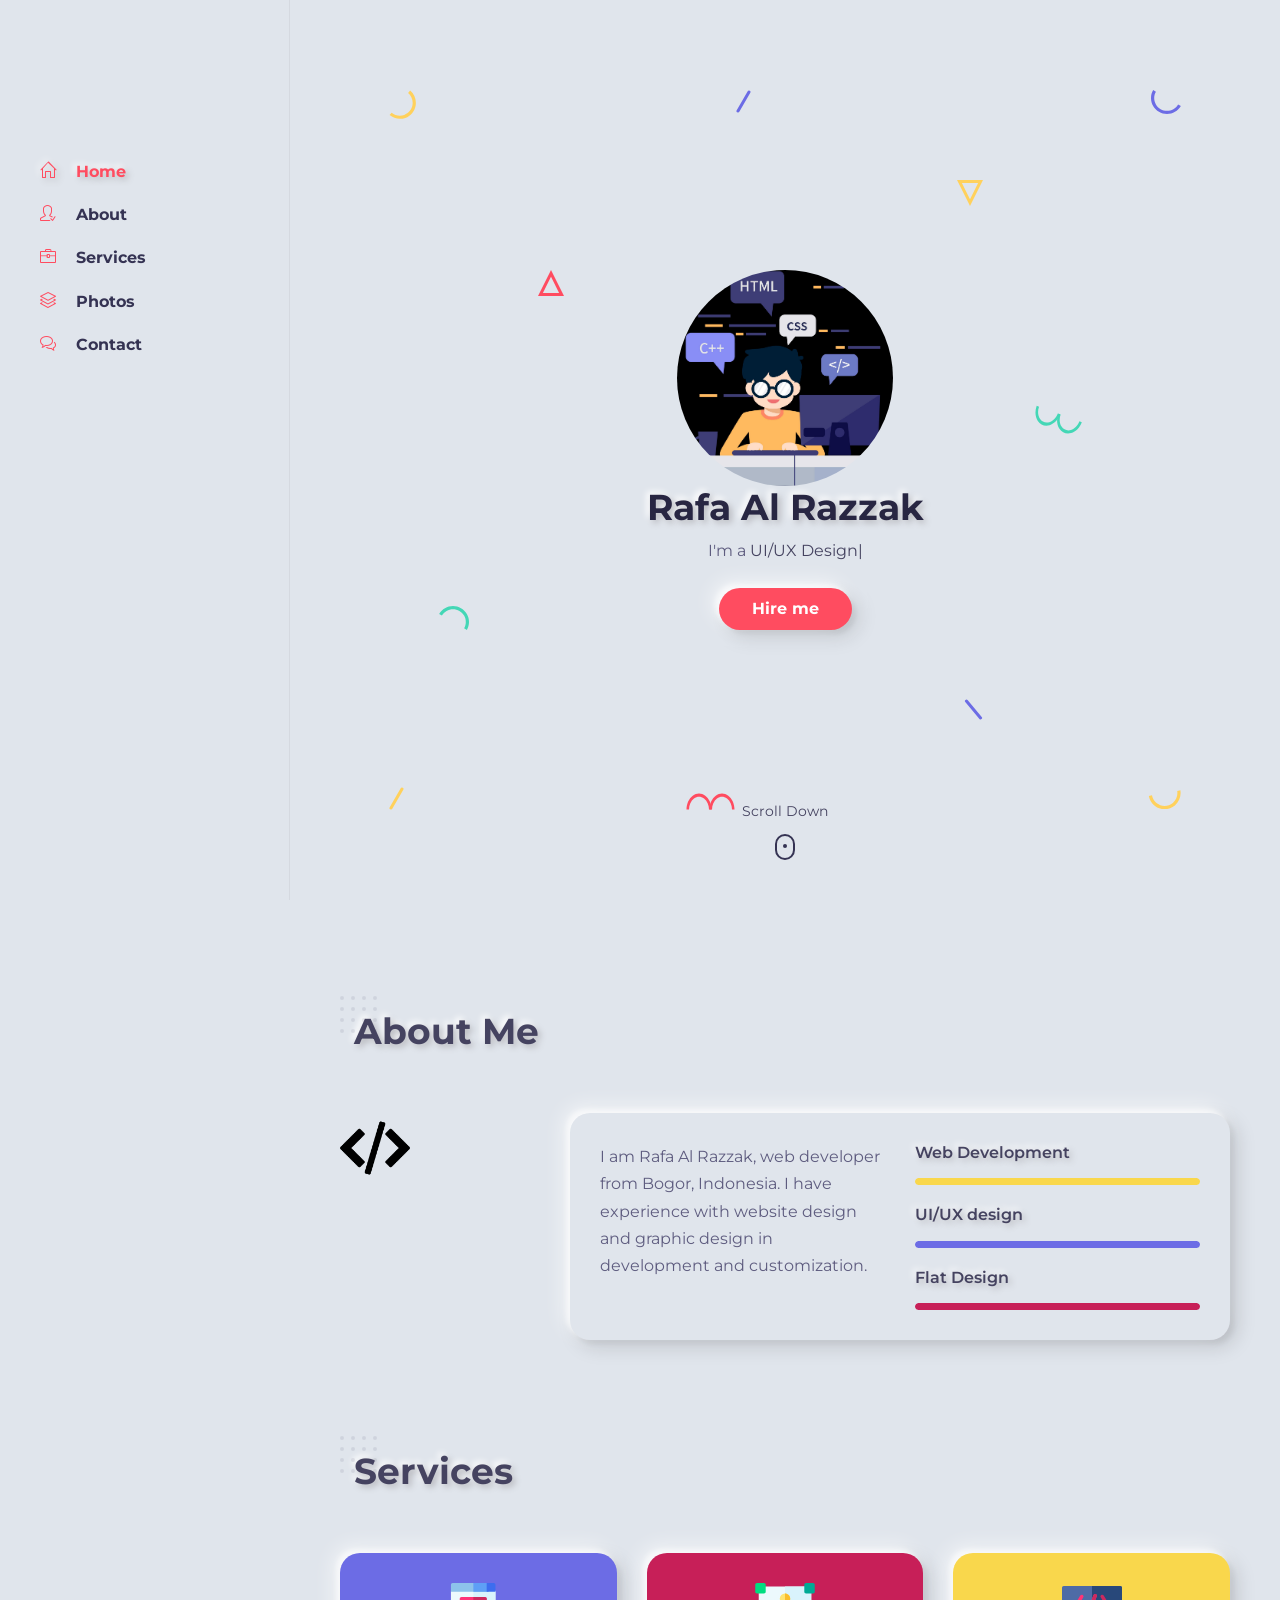
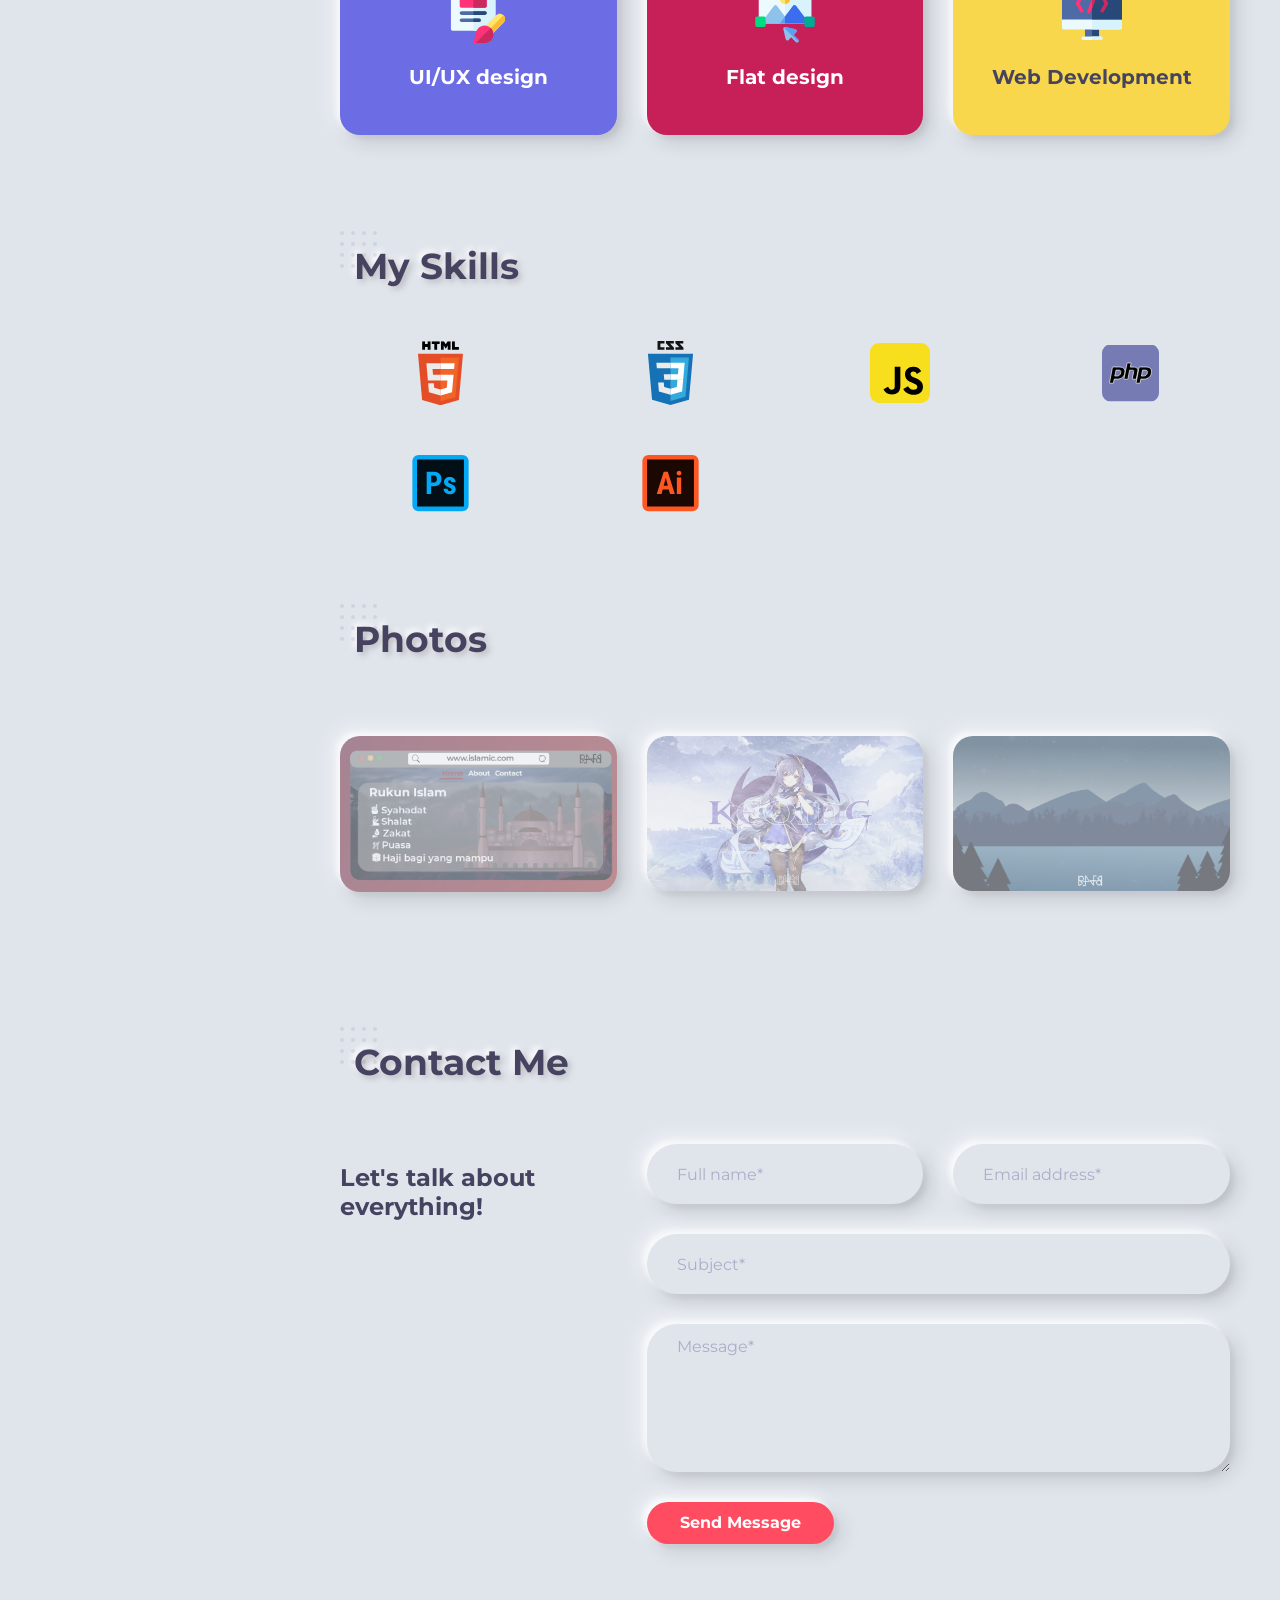
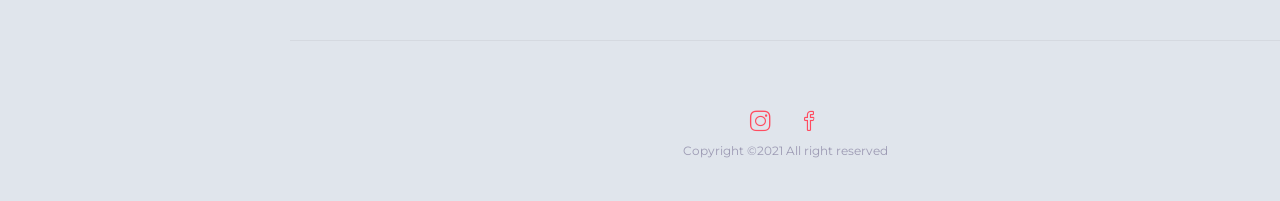
==== commit 00d7cd50: "Update index.html" ====
--- a/index.html
+++ b/index.html
@@ -39,7 +39,8 @@
     ></script>
     <script src="js/gtag.js"></script>
     <link rel="icon" href="images/logo-white.png" type="image/gif" sizes="16x16">
-  </head>
+    <meta name="google-site-verification" content="xM5xHaEB1j0JNpEZvFhctykmTaPZ6iC4aKTE9vCwpi0" />
+</head>
 
   <body>
     <!-- Preloader -->
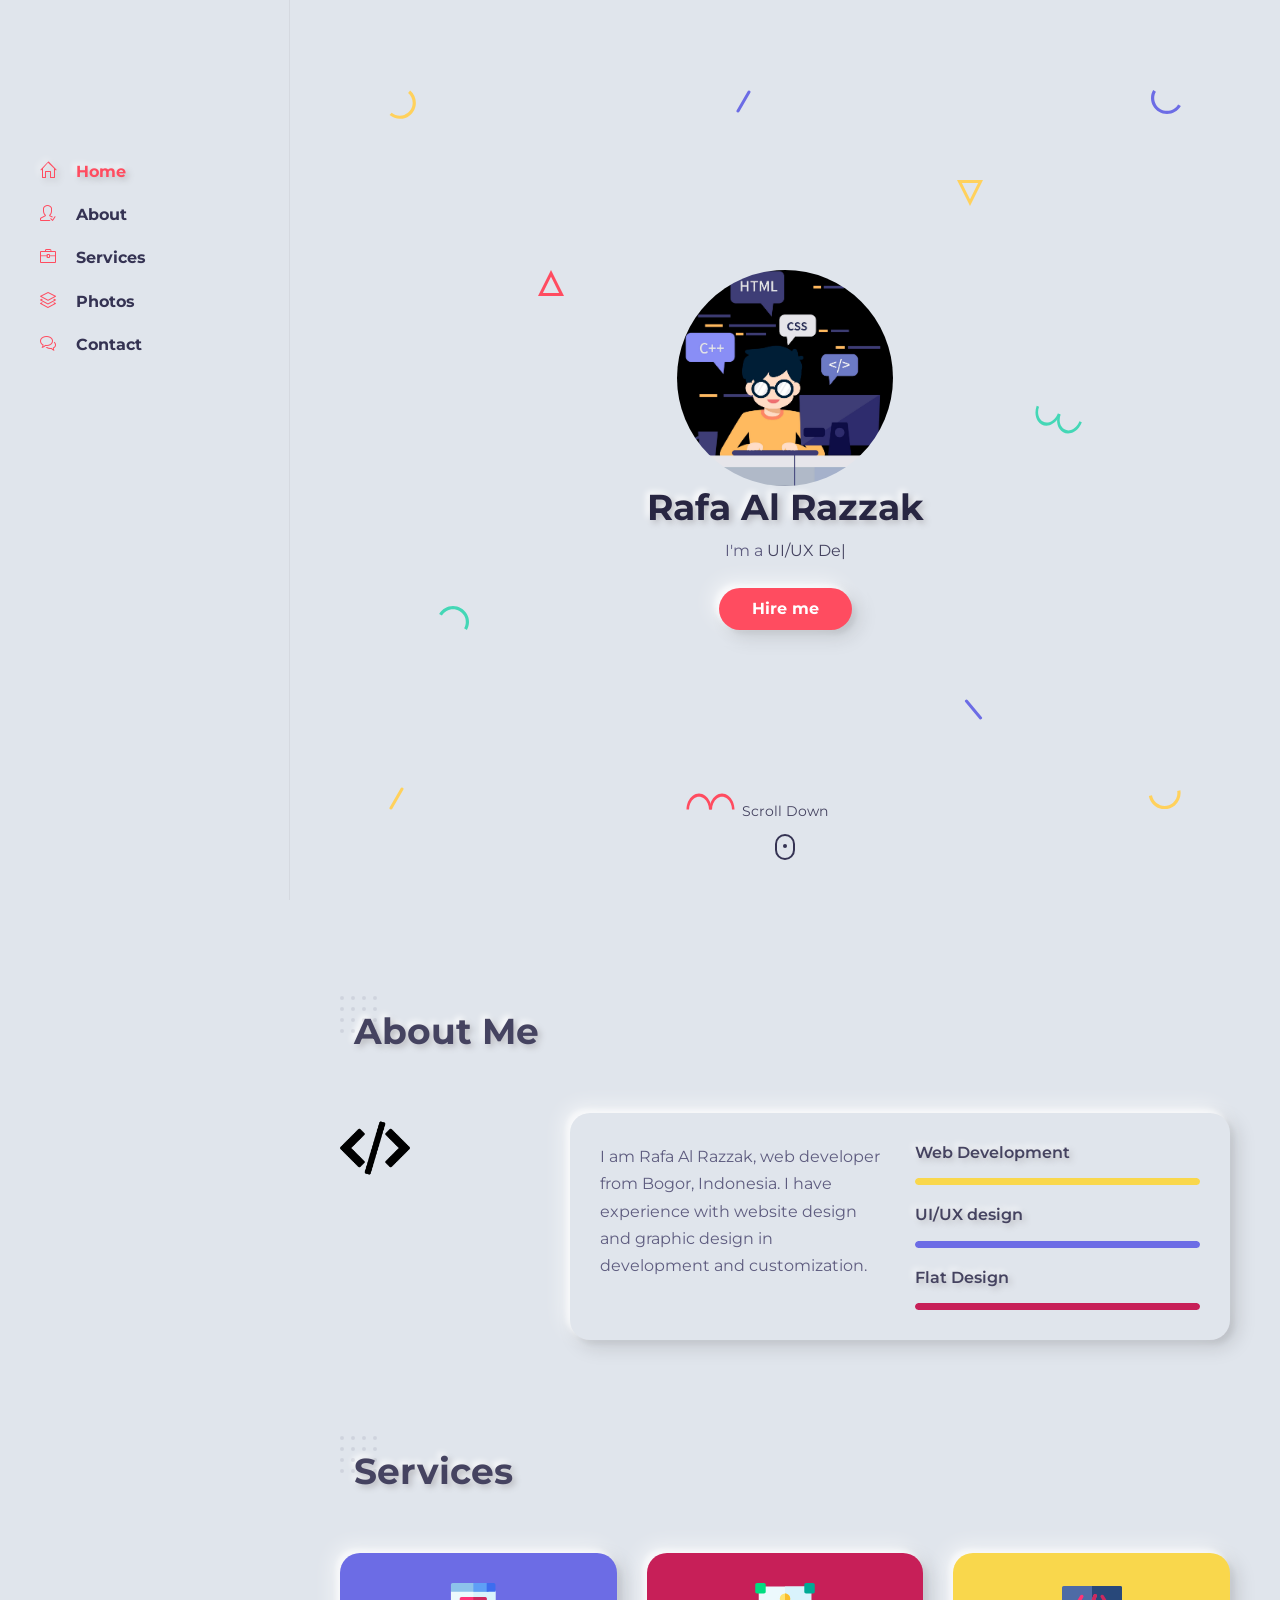
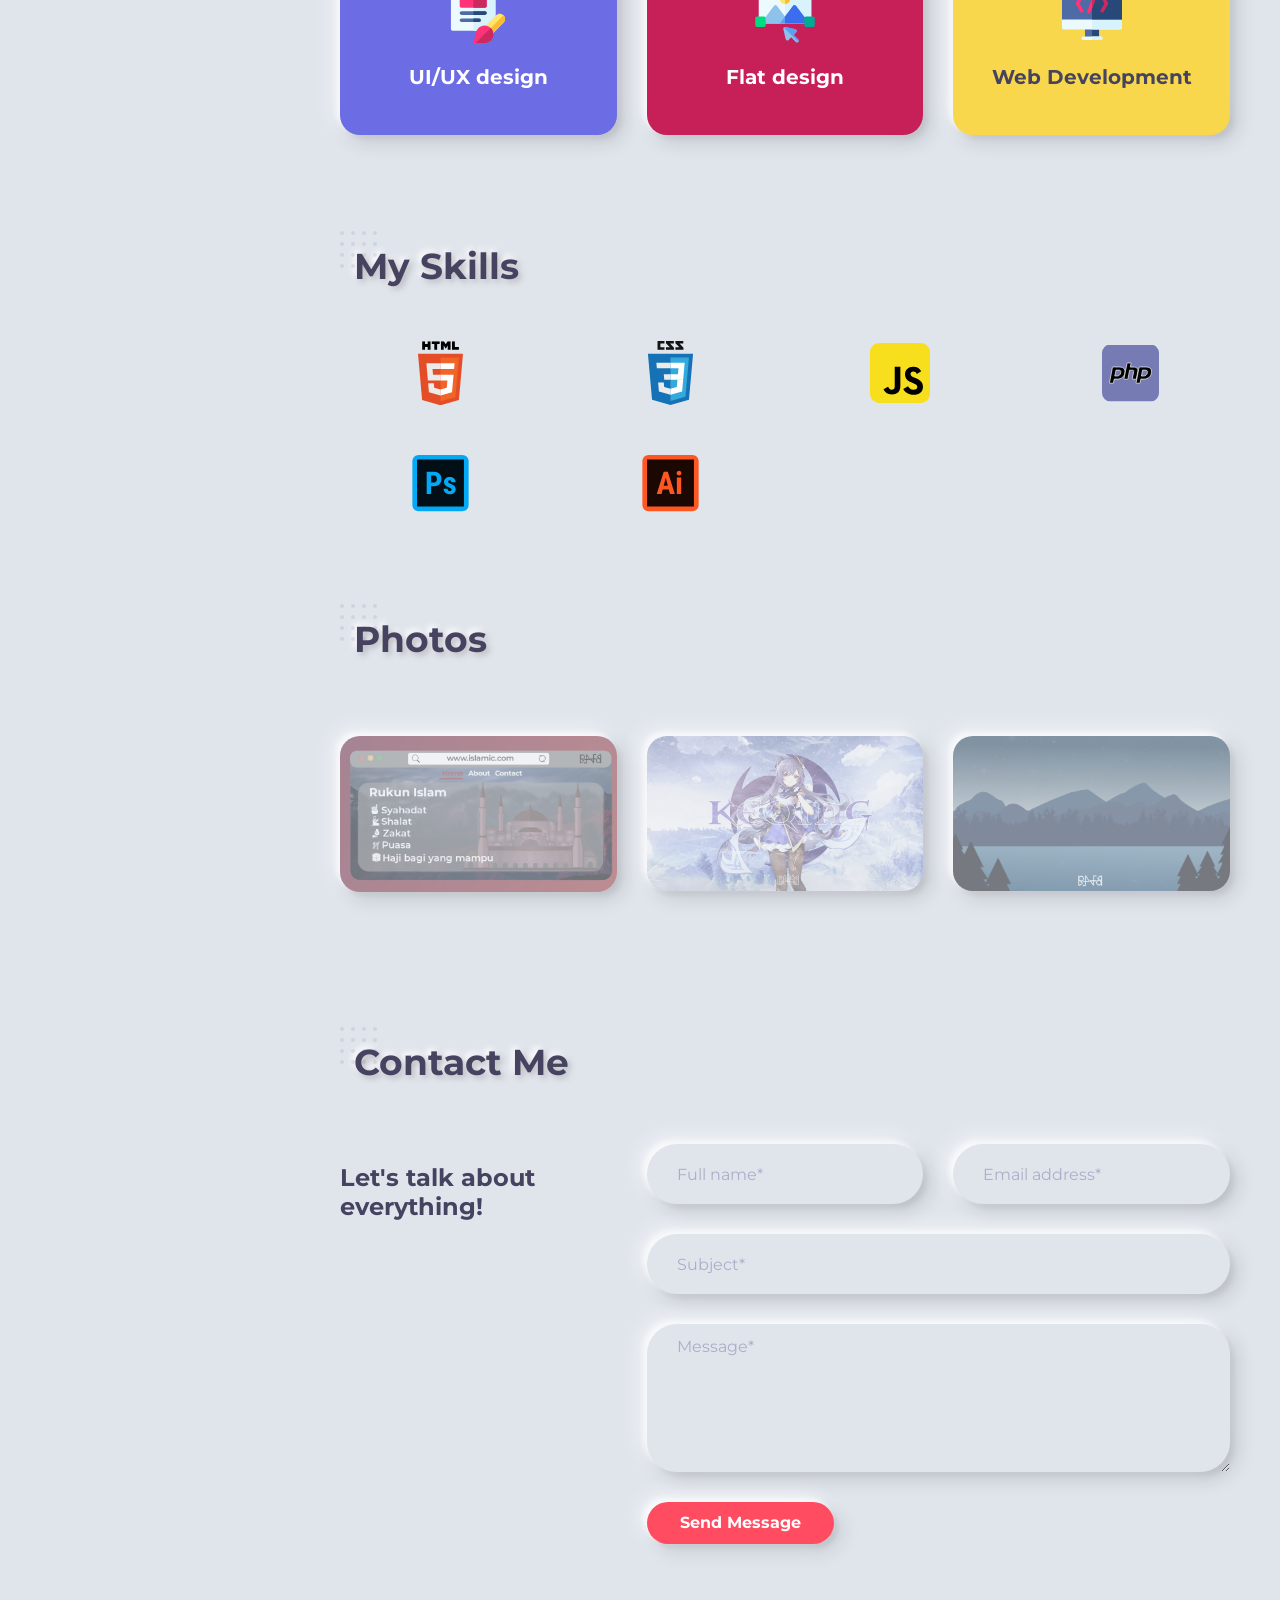
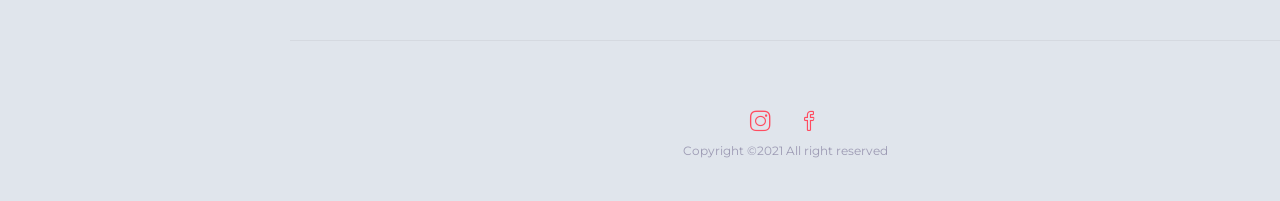
==== commit 3a48b7d0: "Update index.html" ====
--- a/index.html
+++ b/index.html
@@ -774,7 +774,7 @@
                 id="my-form"
                 class="contact-form mt-6"
                 method="post"
-                action="https://formspree.io/f/xrgojnob"
+                action="https://formspree.io/f/moqyqawp"
               >
                 <div class="row">
                   <div class="column col-md-6">
--- a/css/style.css
+++ b/css/style.css
@@ -1683,11 +1683,11 @@
 }
 
 .social-icons li:nth-child(1) a:hover {
-  color: #ff00b3 !important;
+  color: #4267B2 !important;
 }
 
 .social-icons li:nth-child(2) a:hover {
-  color: #e94e31 !important;
+  color: #4267B2 !important;
 }
 
 .social-icons li:nth-child(3) a:hover {
@@ -1915,4 +1915,4 @@
   .scroll-down {
     display: none;
   }
-}+}
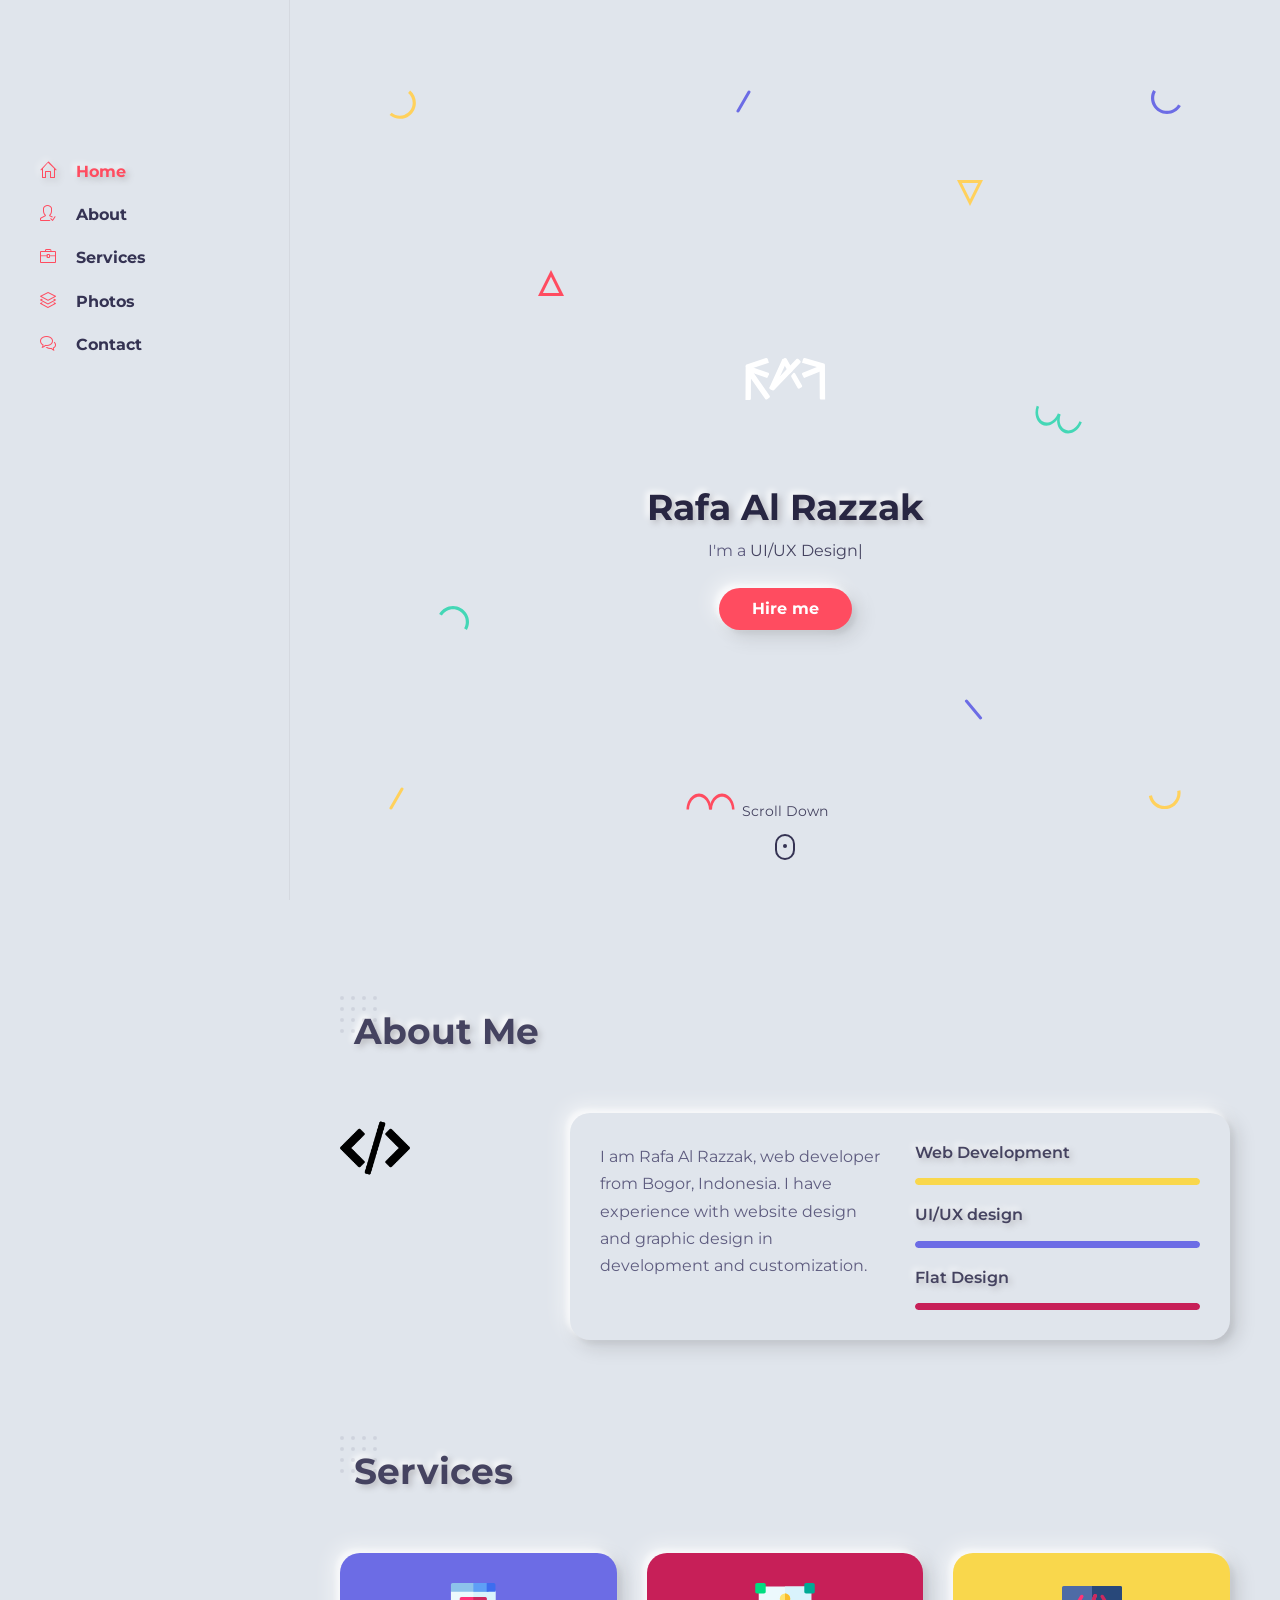
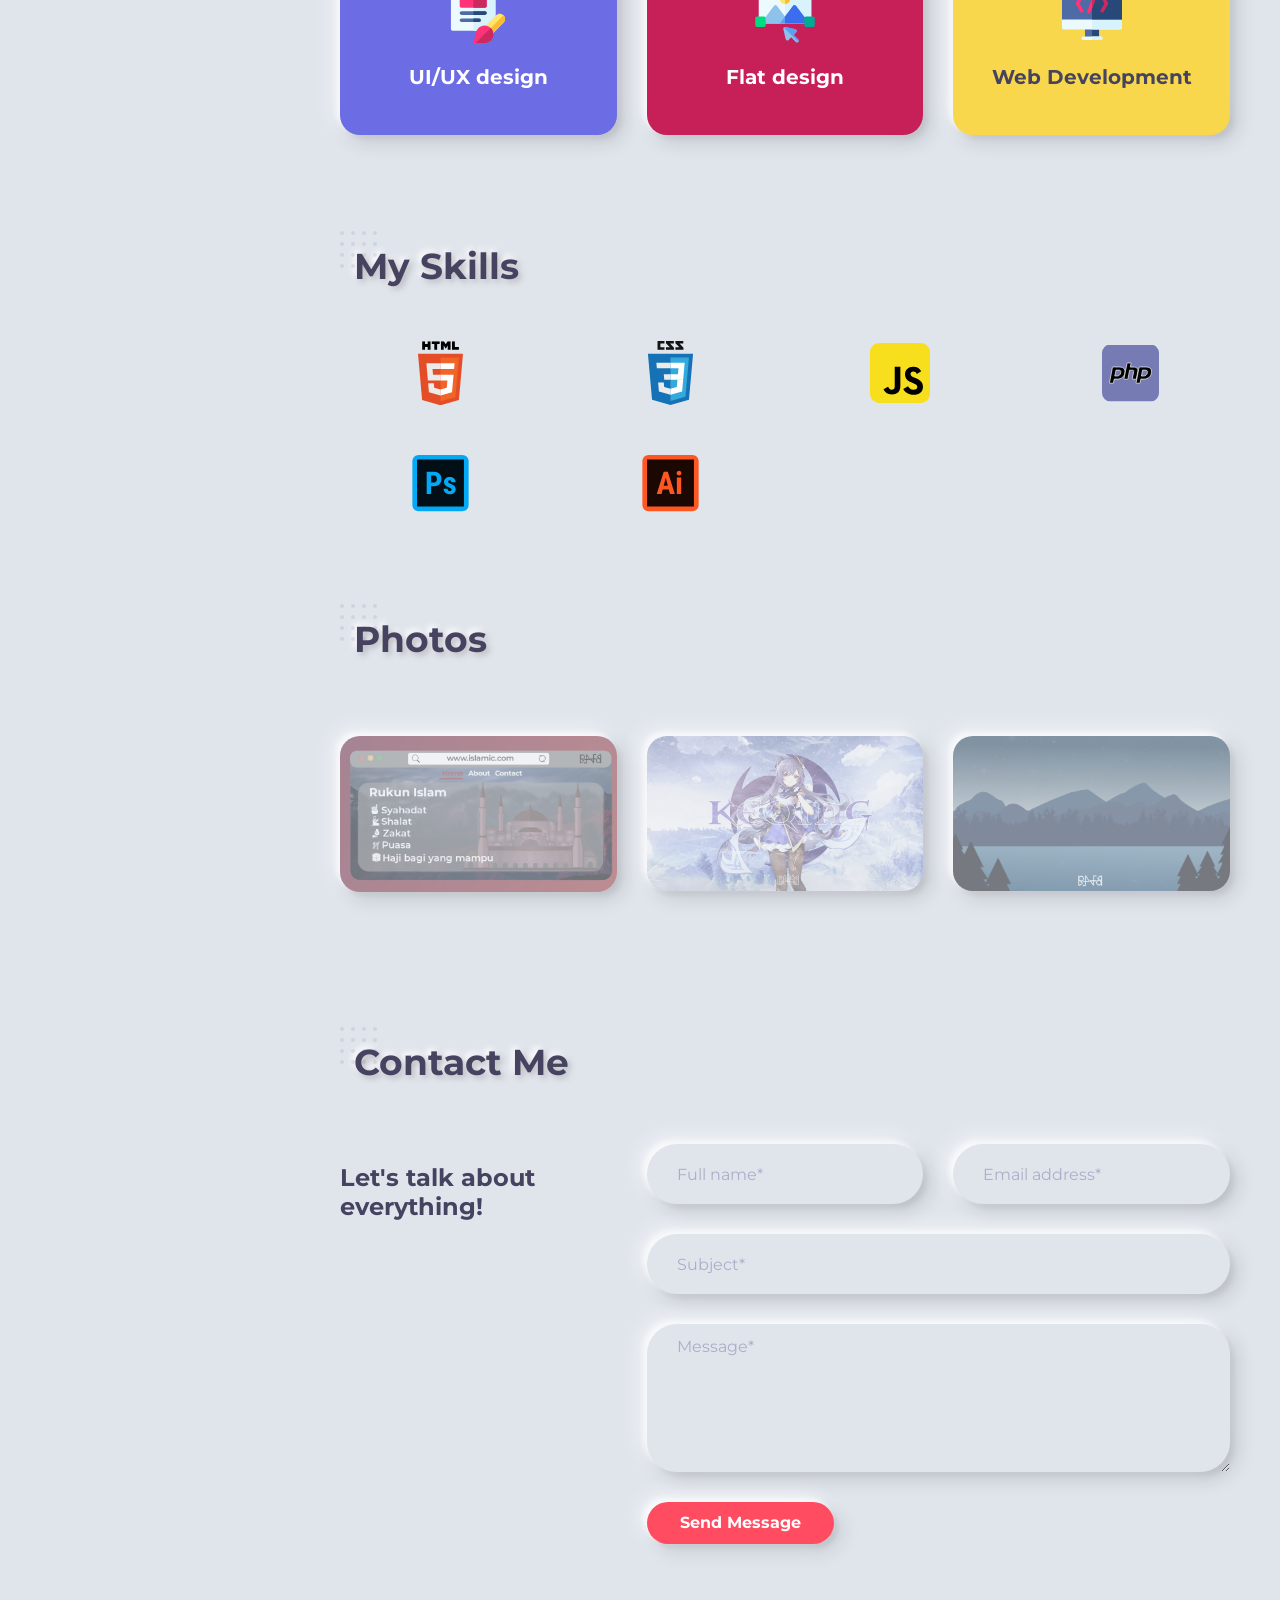
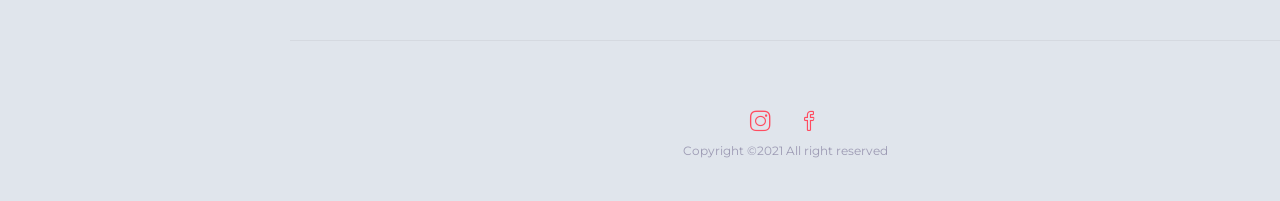
==== commit aef35c87: "Update index.html" ====
--- a/index.html
+++ b/index.html
@@ -141,7 +141,7 @@
           <div class="intro">
             <!-- avatar image -->
             <img
-              src="images/profile.jpg"
+              src="images/raf.svg"
               class="rounded-circle"
               alt="Photo"
               class="mb-3"
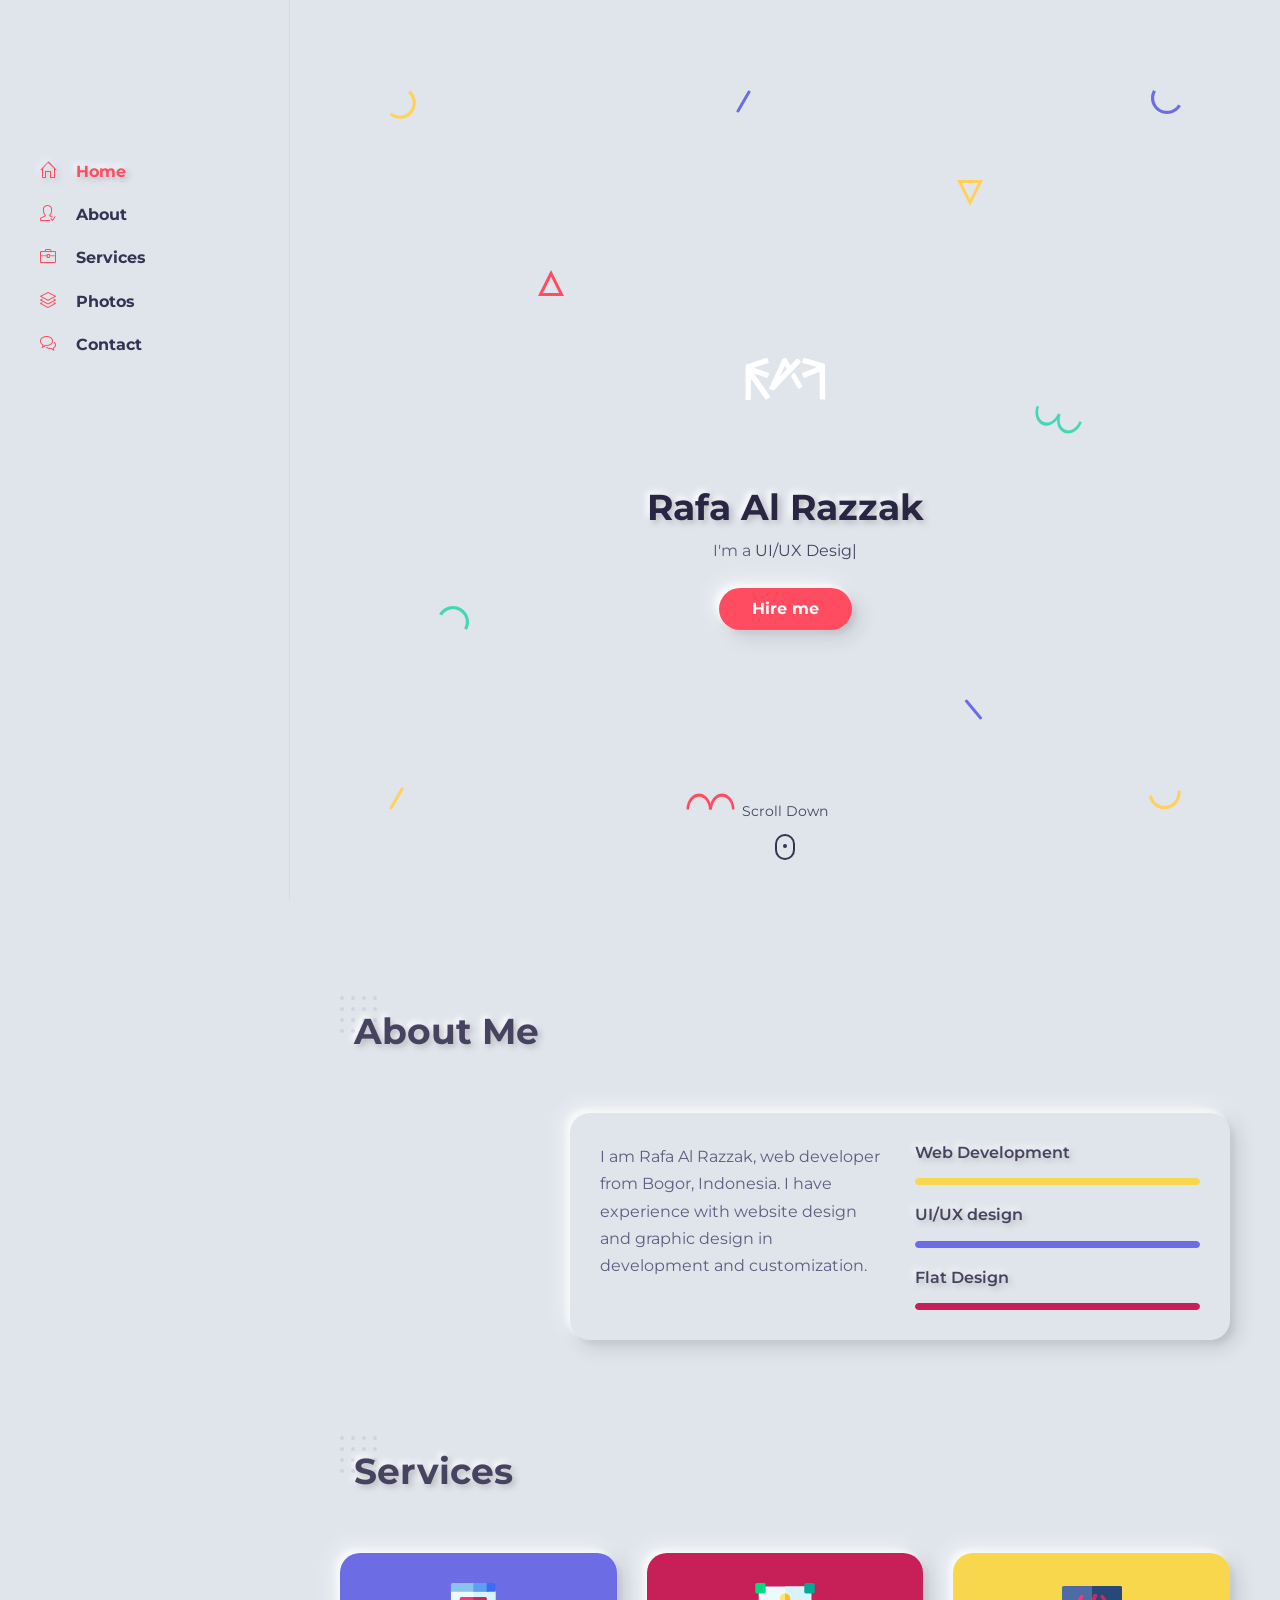
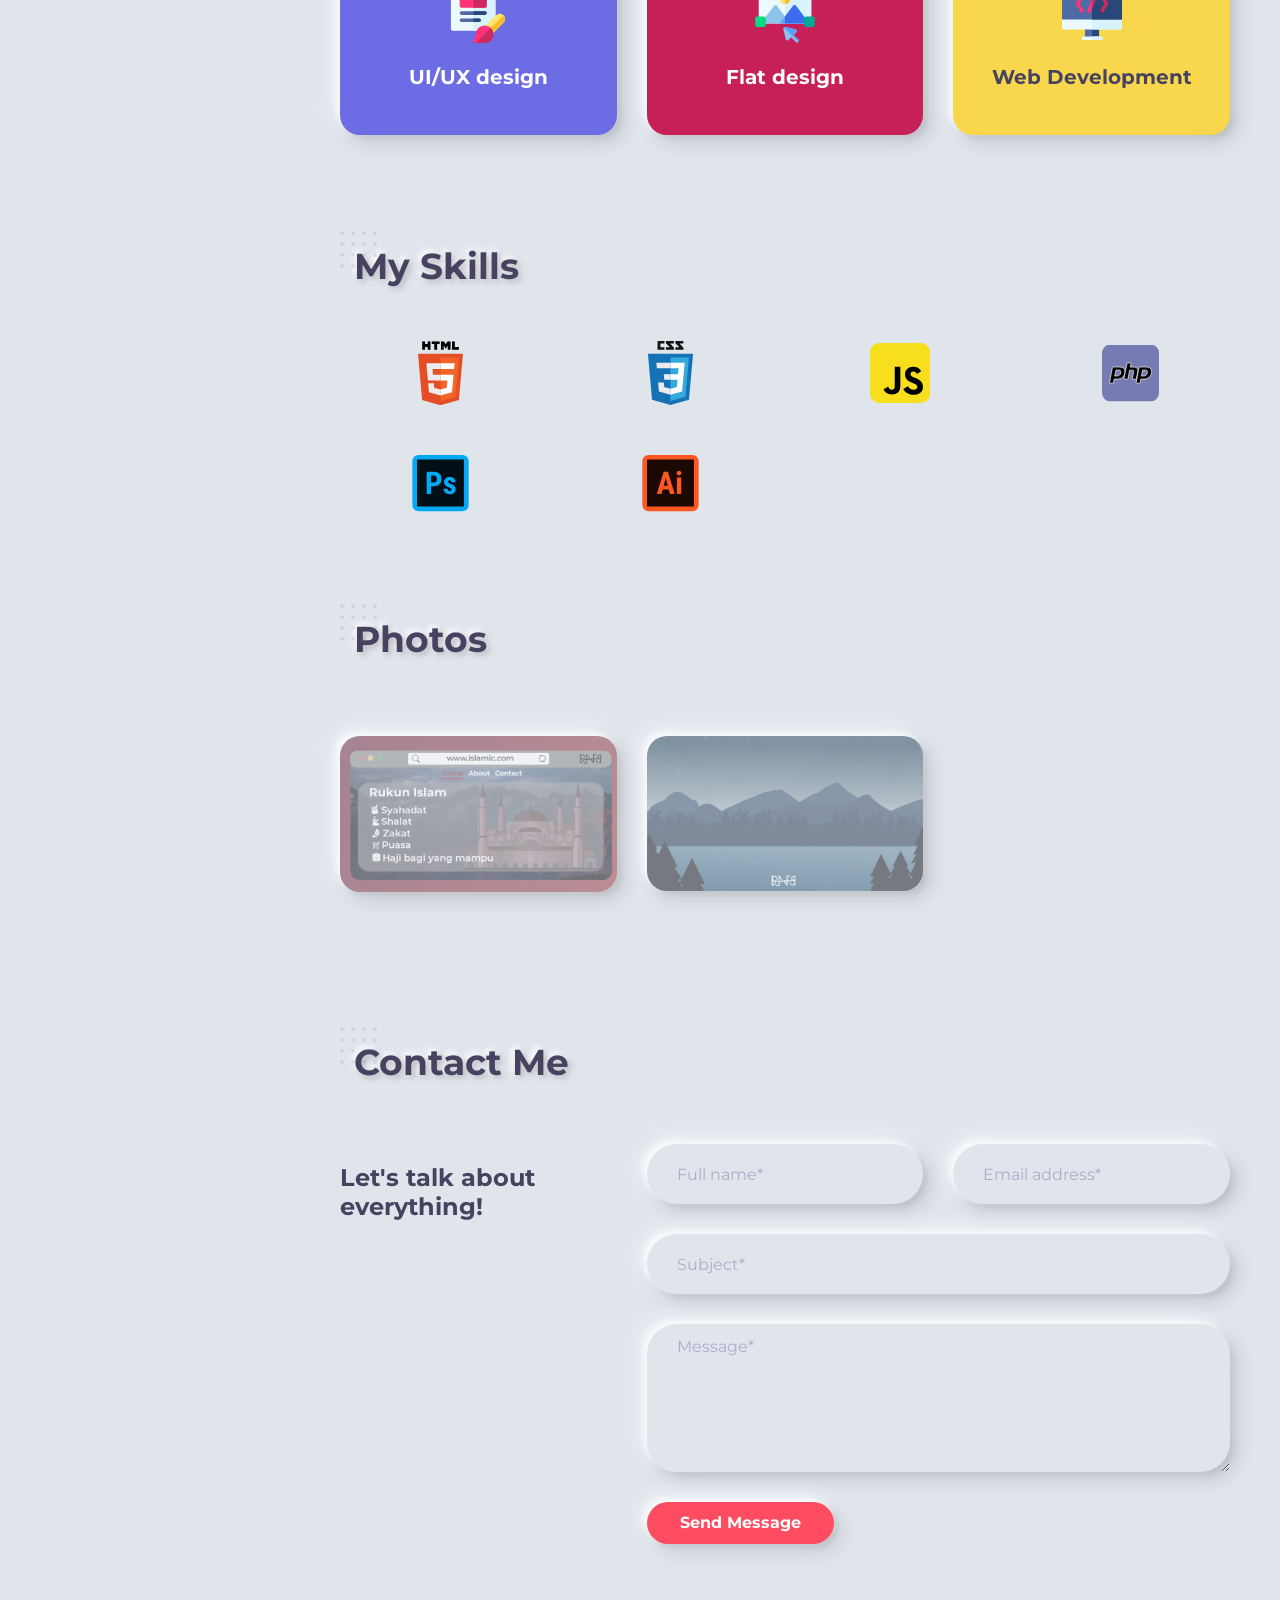
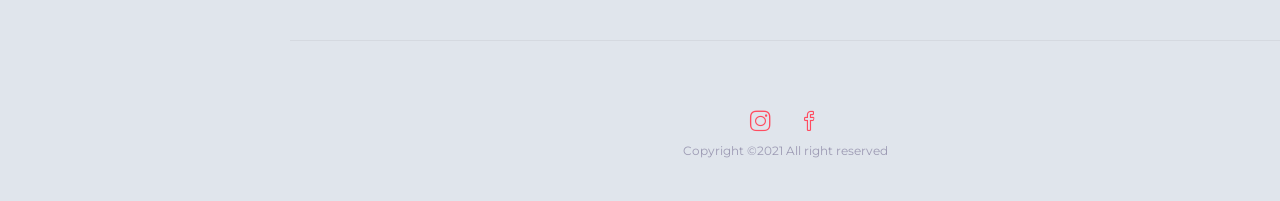
==== commit e2bd1b91: "." ====
--- a/index.html
+++ b/index.html
@@ -361,10 +361,10 @@
 
           <div class="row wow fadeInUp">
             <div class="col-md-3">
-              <div class="text-center text-md-left av-abt">
-                <!-- avatar image -->
+              <!-- <div class="text-center text-md-left av-abt">
+                 <-avatar image->
                 <img src="images/code.png" alt="code" width="70px"/>
-              </div>
+							</div> -->
               <div class="spacer d-md-none d-lg-none" data-height="30"></div>
             </div>
 
@@ -692,27 +692,7 @@
                 </div>
               </a>
             </div>
-            <!-- portfolio item -->
-            <div class="col-md-4 col-sm-6 grid-item web">
-              <a href="images/works/manip.jpg" data-fancybox="gallery-web">
-                <div class="portfolio-item rounded shadow-dark">
-                  <div class="details">
-                    <span class="term">Manipulation</span>
-                    
-                    <span class="more-button"
-                      ><i class="icon-picture"></i
-                    ></span>
-                  </div>
-                  <div class="thumb">
-                    <img
-                      src="images/works/manip.jpg"
-                      alt="Portfolio-title"
-                    />
-                    <div class="mask"></div>
-                  </div>
-                </div>
-              </a>
-            </div>
+            
 
             <!-- portfolio item -->
             <div class="col-md-4 col-sm-6 grid-item web">
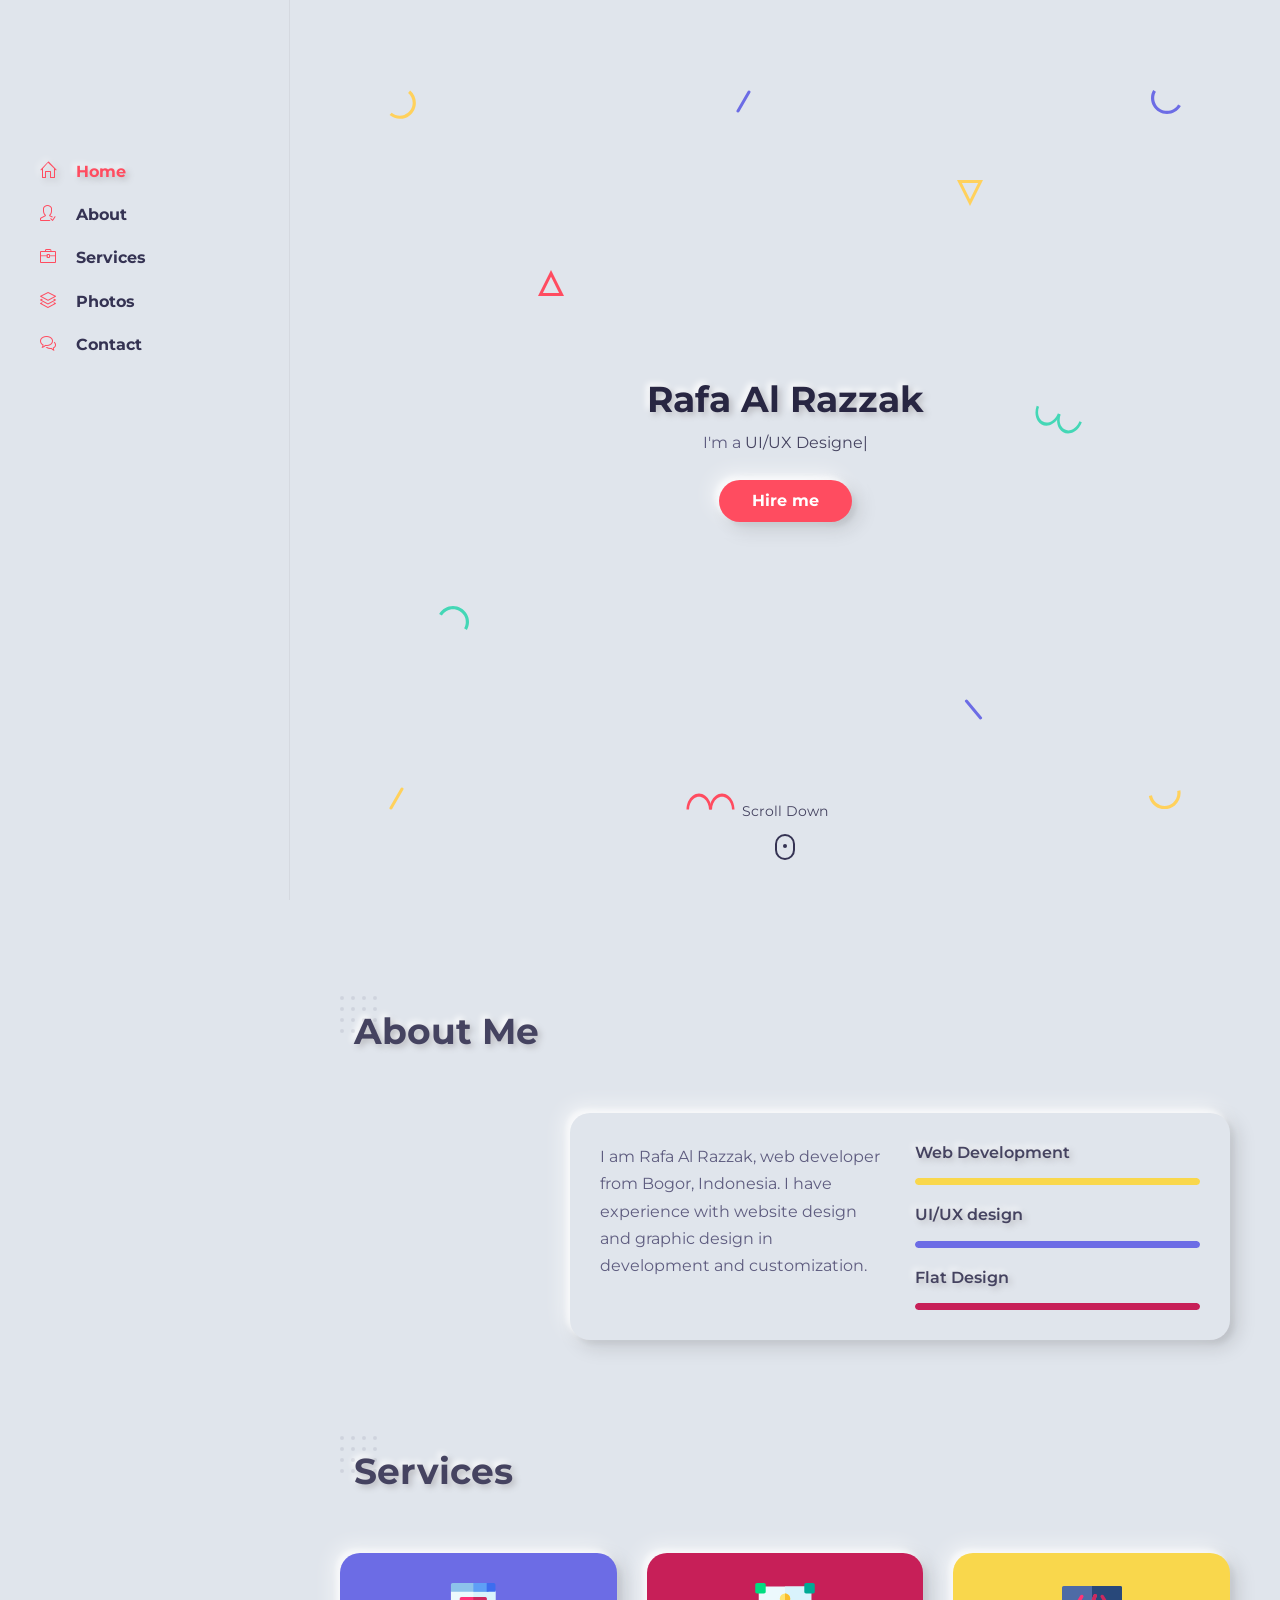
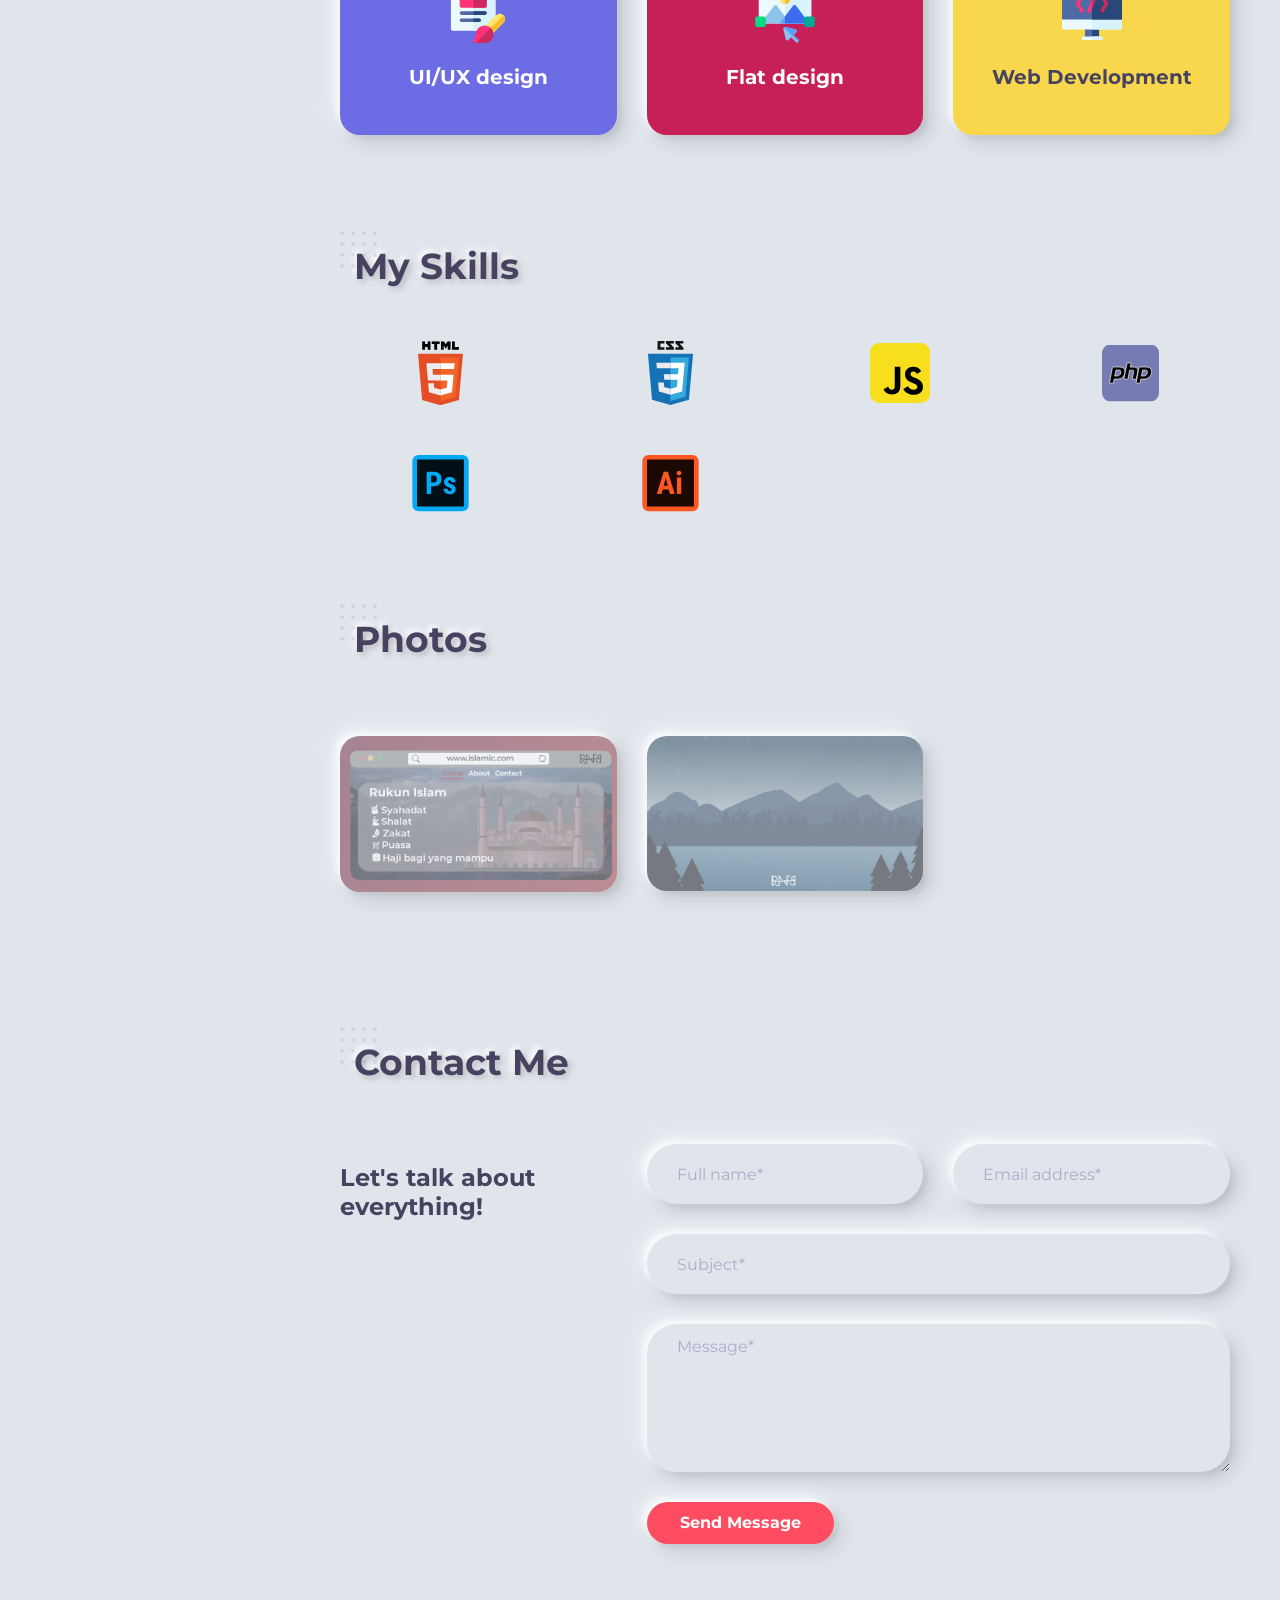
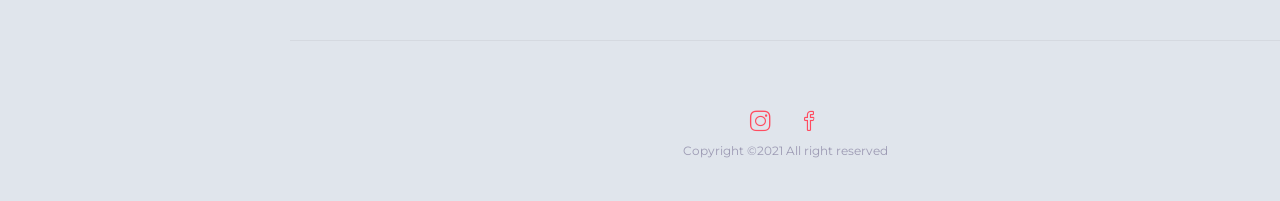
==== commit 62a9373d: "." ====
--- a/index.html
+++ b/index.html
@@ -140,13 +140,13 @@
           <!-- intro -->
           <div class="intro">
             <!-- avatar image -->
-            <img
+         <!--   <img
               src="images/raf.svg"
               class="rounded-circle"
               alt="Photo"
               class="mb-3"
               width="40%"
-            />
+            /> -->
 
             <!-- info -->
             <h1 class="mb-2 mt-0">Rafa Al Razzak</h1>
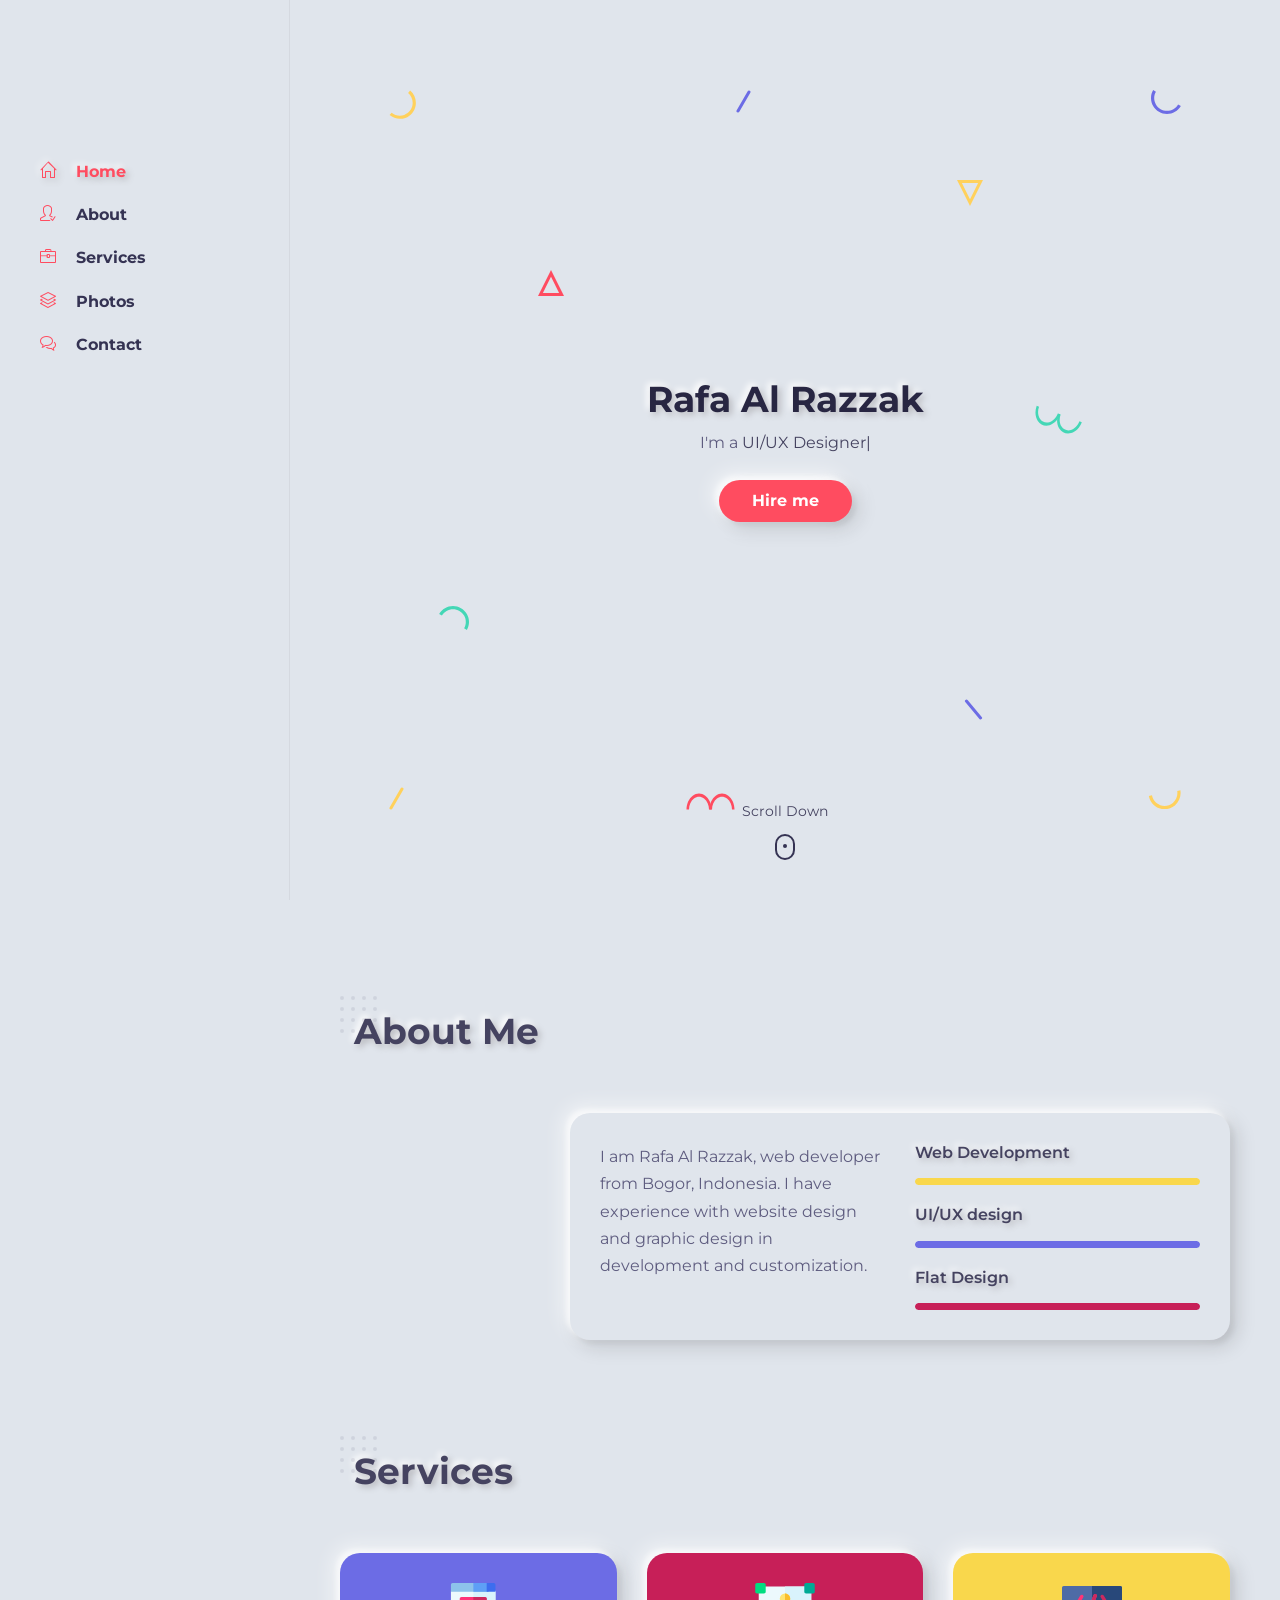
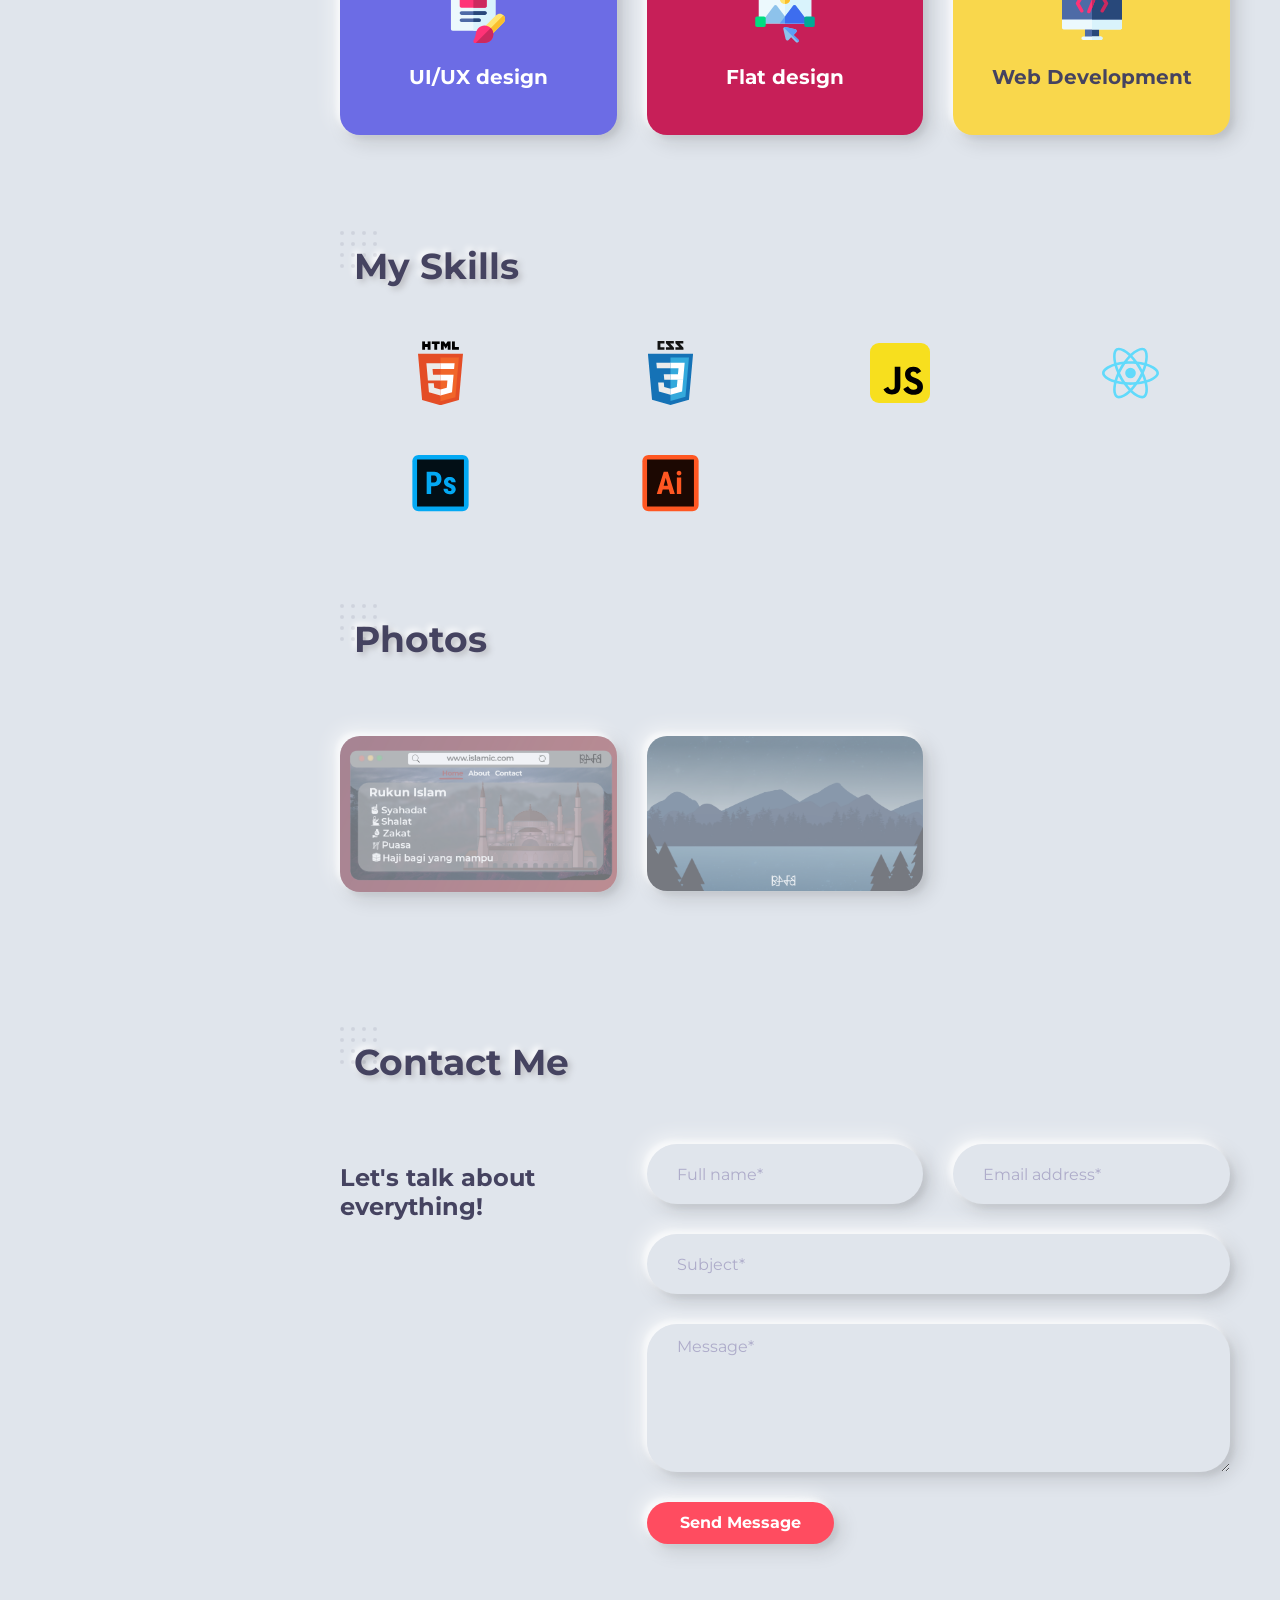
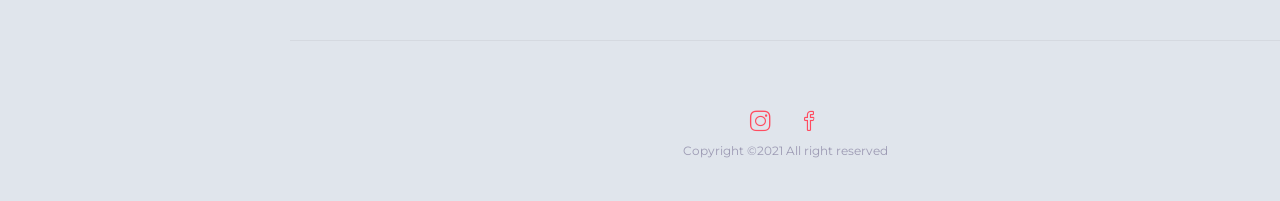
==== commit 30e87d41: "Update index.html" ====
--- a/index.html
+++ b/index.html
@@ -566,7 +566,7 @@
                 <div class="inner">
                   <img
                     src="images/html5.svg"
-                    alt="client-name"
+                    alt="HTML"
                     width="45"
                     height="45"
                   />
@@ -579,7 +579,7 @@
                 <div class="inner">
                   <img
                     src="images/css3.svg"
-                    alt="client-name"
+                    alt="CSS"
                     width="65"
                     height="65"
                   />
@@ -592,7 +592,7 @@
                 <div class="inner">
                   <img
                     src="images/javascript.svg"
-                    alt="client-name"
+                    alt="Javascript"
                     width="60"
                     height="60"
                   />
@@ -604,8 +604,8 @@
               <div class="client-item">
                 <div class="inner">
                   <img
-                    src="images/php.svg"
-                    alt="client-name"
+                    src="images/react.svg"
+                    alt="React JS"
                     width="57"
                     height="57"
                   />
@@ -619,7 +619,7 @@
                 <div class="inner">
                   <img
                     src="images/adobe-photoshop.svg"
-                    alt="client-name"
+                    alt="Adobe Photoshop"
                     width="75"
                     height="75"
                   />
@@ -632,7 +632,7 @@
                 <div class="inner">
                   <img
                     src="images/adobe-illustrator.svg"
-                    alt="client-name"
+                    alt="Adobe Illustrator"
                     width="75"
                     height="75"
                   />
